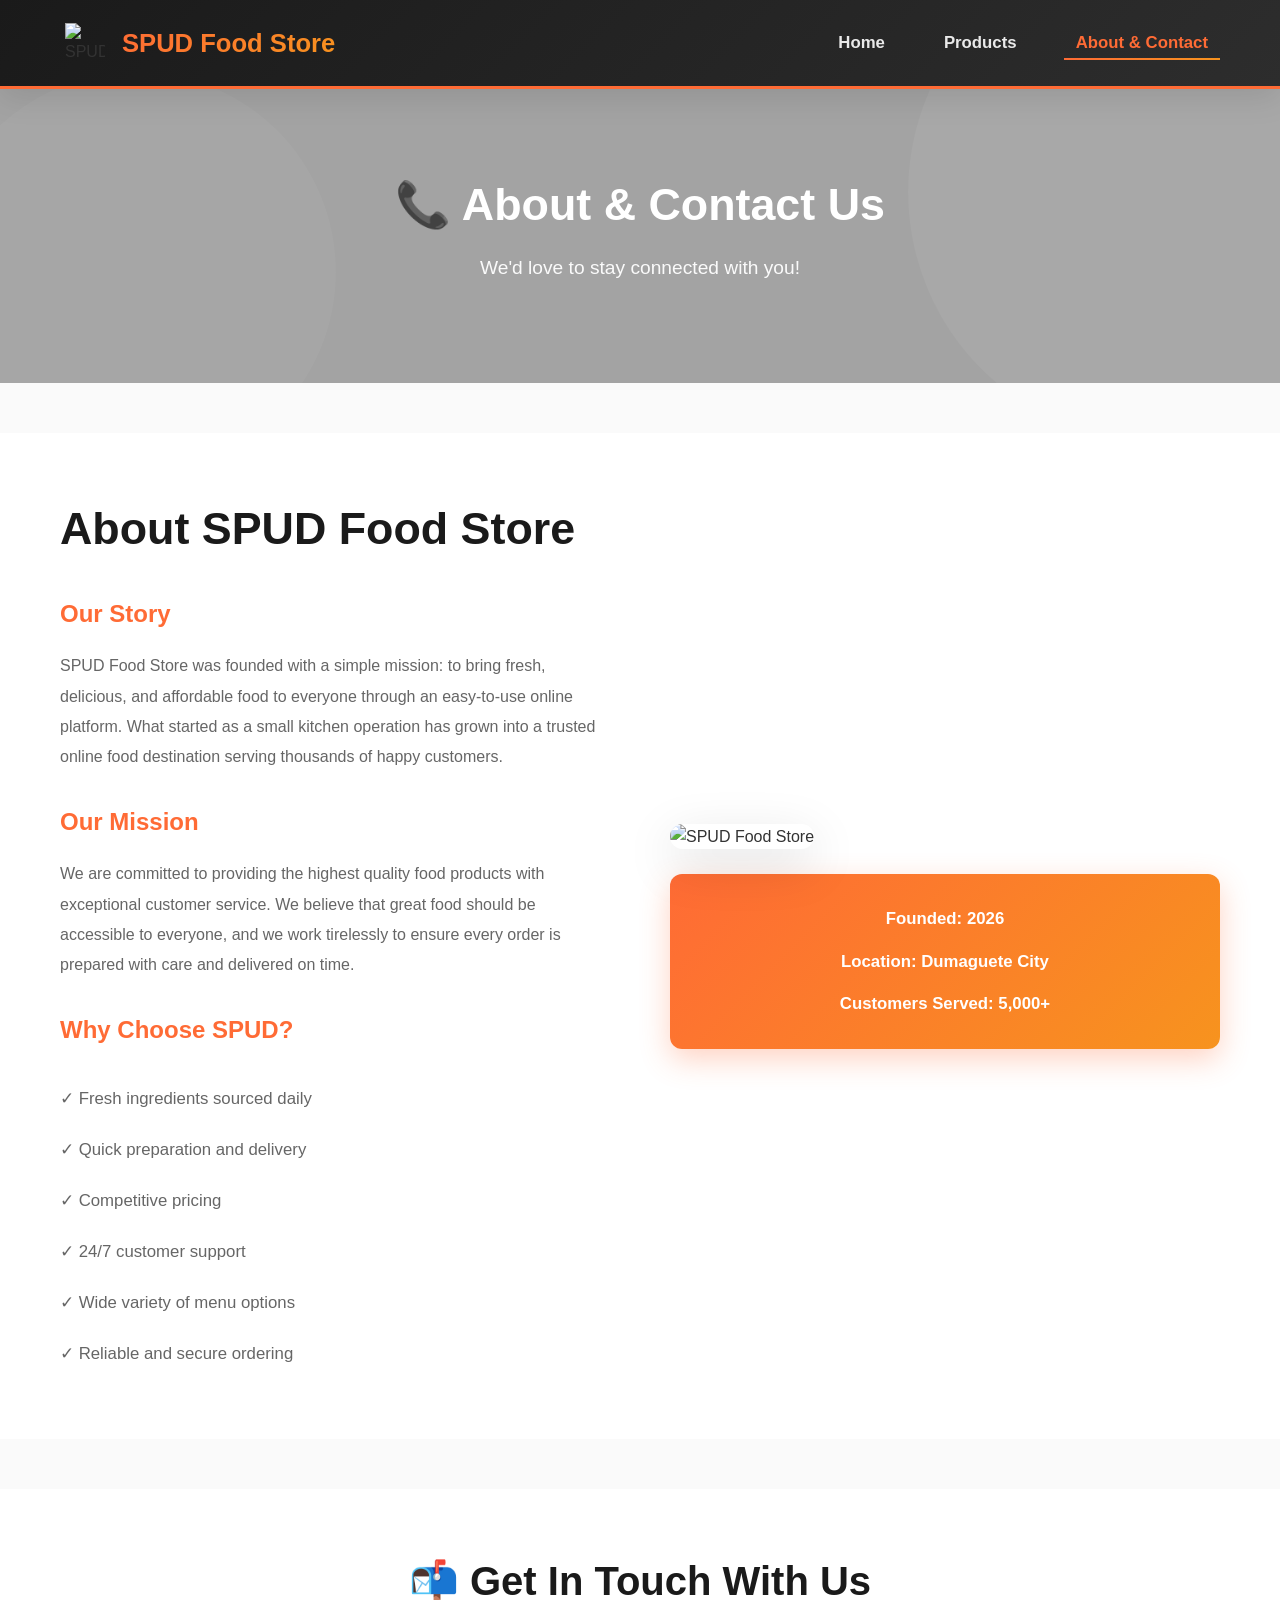
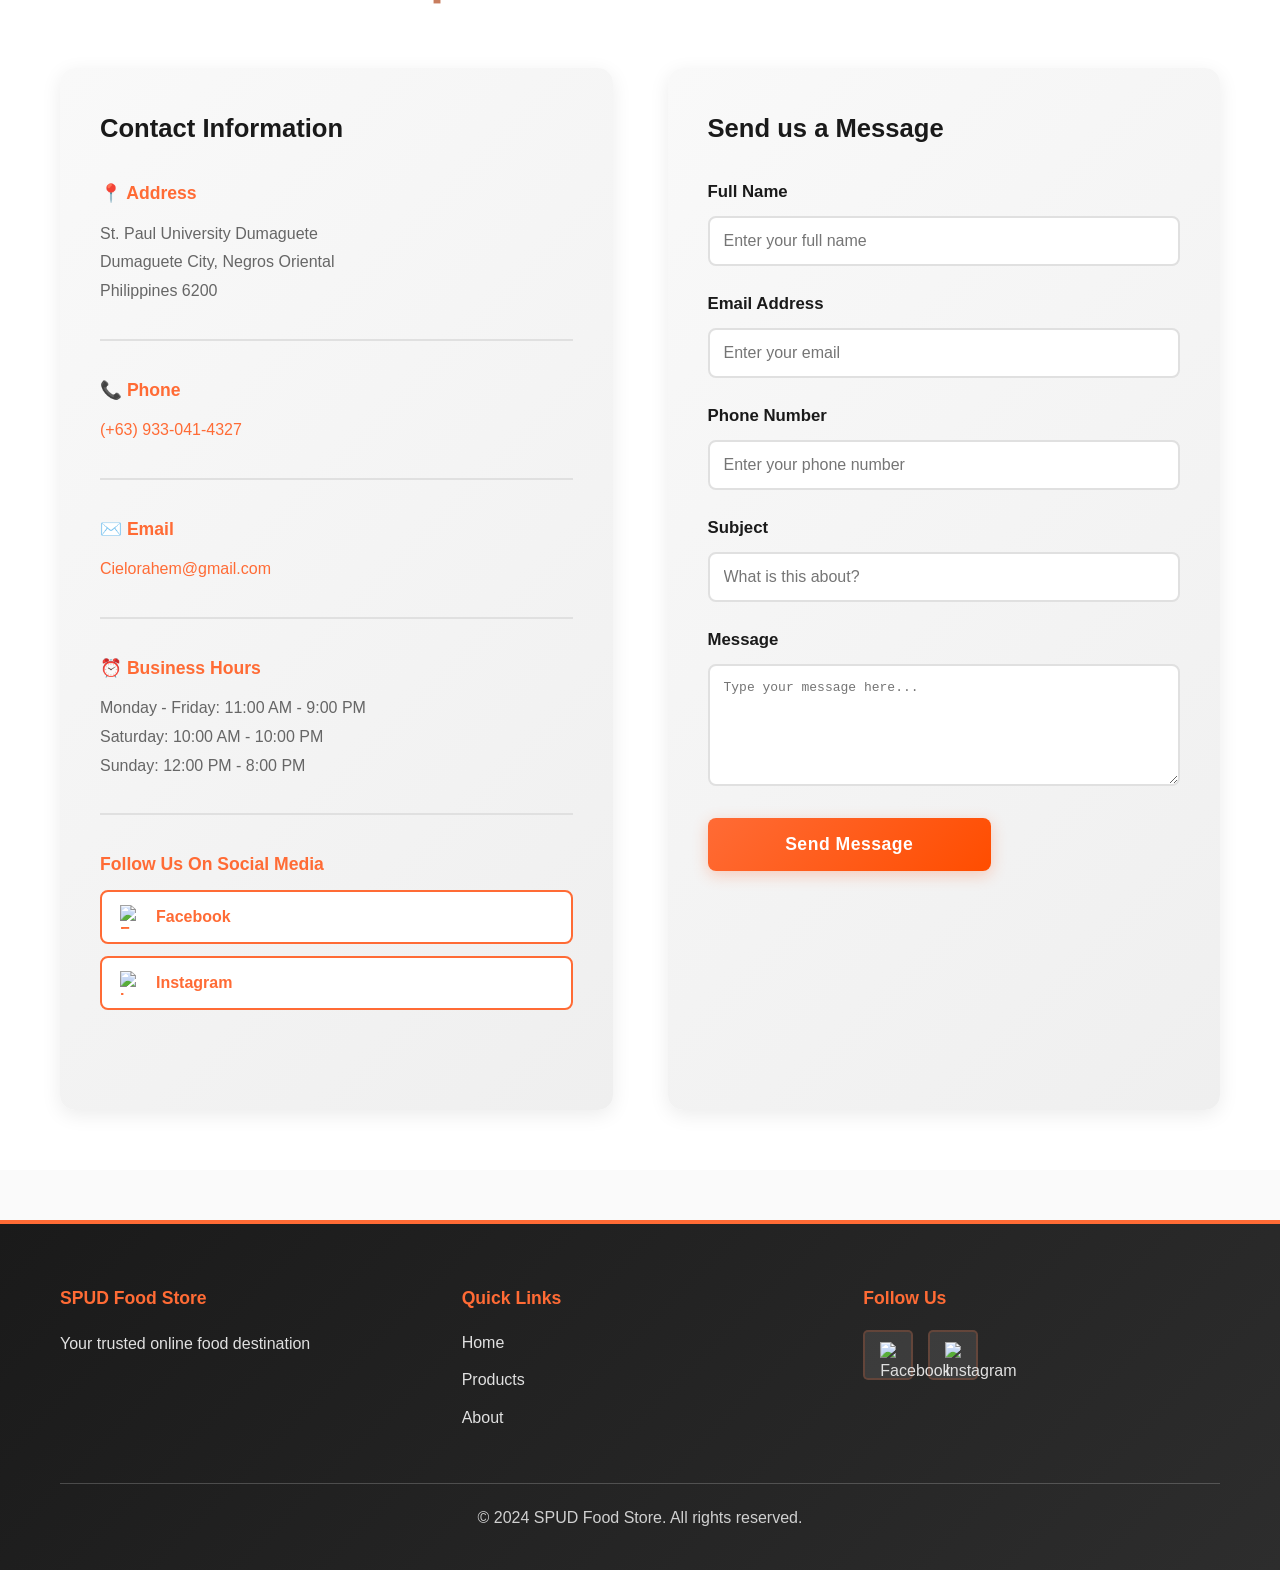
==== about.html @ de1af40a "Add files via upload" ====
<!DOCTYPE html>
<html lang="en">
<head>
    <meta charset="UTF-8">
    <meta name="viewport" content="width=device-width, initial-scale=1.0">
    <title>About & Contact - SPUD Food Store</title>
    <link rel="stylesheet" href="style.css">
</head>
<body>
    <!-- Navigation Bar -->
    <nav class="navbar">
        <div class="container">
            <div class="logo">
                <div class="logo-container">
                    <img src="https://www.spud.edu.ph/assets/logo/spud_logo.png" alt="SPUD Logo" class="spud-logo">
                </div>
                <h1>SPUD Food Store</h1>
            </div>
            <ul class="nav-menu">
                <li><a href="index.html">Home</a></li>
                <li><a href="products.html">Products</a></li>
                <li><a href="about.html" class="active">About & Contact</a></li>
            </ul>
        </div>
    </nav>

    <!-- Page Header -->
    <section class="page-header" style="background-image: url('https://t3.ftcdn.net/jpg/03/18/92/98/360_F_318929874_BjOfHFRXjHyJ3e3mnpg2G9nQtfc2T7DV.jpg'); background-size: cover; background-position: center; background-attachment: fixed;">
        <div class="header-overlay"></div>
        <div class="container">
            <h2>📞 About & Contact Us</h2>
            <p>We'd love to stay connected with you!</p>
        </div>
    </section>

    <!-- About Section -->
    <section class="about-section">
        <div class="container">
            <div class="about-grid">
                <div class="about-text">
                    <h2>About SPUD Food Store</h2>
                    <h3>Our Story</h3>
                    <p>SPUD Food Store was founded with a simple mission: to bring fresh, delicious, and affordable food to everyone through an easy-to-use online platform. What started as a small kitchen operation has grown into a trusted online food destination serving thousands of happy customers.</p>
                    
                    <h3>Our Mission</h3>
                    <p>We are committed to providing the highest quality food products with exceptional customer service. We believe that great food should be accessible to everyone, and we work tirelessly to ensure every order is prepared with care and delivered on time.</p>

                    <h3>Why Choose SPUD?</h3>
                    <ul class="features-list">
                        <li>✓ Fresh ingredients sourced daily</li>
                        <li>✓ Quick preparation and delivery</li>
                        <li>✓ Competitive pricing</li>
                        <li>✓ 24/7 customer support</li>
                        <li>✓ Wide variety of menu options</li>
                        <li>✓ Reliable and secure ordering</li>
                    </ul>
                </div>

                <div class="about-image">
                    <img src="https://t3.ftcdn.net/jpg/03/18/92/98/360_F_318929874_BjOfHFRXjHyJ3e3mnpg2G9nQtfc2T7DV.jpg" alt="SPUD Food Store">
                    <div class="about-highlight">
                        <p><strong>Founded:</strong> 2026</p>
                        <p><strong>Location:</strong> Dumaguete City</p>
                        <p><strong>Customers Served:</strong> 5,000+</p>
                    </div>
                </div>
            </div>
        </div>
    </section>

    <!-- Contact Section -->
    <section class="contact-section">
        <div class="container">
            <h2>📬 Get In Touch With Us</h2>
            <div class="contact-grid">
                <!-- Contact Information -->
                <div class="contact-info">
                    <h3>Contact Information</h3>
                    
                    <div class="info-item">
                        <h4>📍 Address</h4>
                        <p>St. Paul University Dumaguete<br>
                           Dumaguete City, Negros Oriental<br>
                           Philippines 6200</p>
                    </div>

                    <div class="info-item">
                        <h4>📞 Phone</h4>
                        <p><a href="tel:+639123456789">(+63) 933-041-4327</a></p>
                    </div>

                    <div class="info-item">
                        <h4>✉️ Email</h4>
                        <p><a href="mailto:info@spudfoodstore.com">Cielorahem@gmail.com</a></p>
                    </div>

                    <div class="info-item">
                        <h4>⏰ Business Hours</h4>
                        <p>Monday - Friday: 11:00 AM - 9:00 PM<br>
                           Saturday: 10:00 AM - 10:00 PM<br>
                           Sunday: 12:00 PM - 8:00 PM</p>
                    </div>

                    <div class="info-item">
                        <h4>Follow Us On Social Media</h4>
                        <div class="social-links-large">
                            <a href="https://www.facebook.com/share/18dBPm9RZ5/" target="_blank" class="social-item" title="Facebook">
                                <img src="https://cdn-icons-png.flaticon.com/512/733/733547.png" alt="Facebook" class="social-logo">
                                Facebook
                            </a>
                            <a href="https://www.instagram.com/caramelo.celow/" target="_blank" class="social-item" title="Instagram">
                                <img src="https://cdn-icons-png.flaticon.com/512/2111/2111463.png" alt="Instagram" class="social-logo">
                                Instagram
                            </a>
                        </div>
                    </div>
                </div>

                <!-- Contact Form -->
                <div class="contact-form">
                    <h3>Send us a Message</h3>
                    <form id="contactForm" onsubmit="handleFormSubmit(event)">
                        <div class="form-group">
                            <label for="name">Full Name</label>
                            <input type="text" id="name" name="name" required placeholder="Enter your full name">
                        </div>

                        <div class="form-group">
                            <label for="email">Email Address</label>
                            <input type="email" id="email" name="email" required placeholder="Enter your email">
                        </div>

                        <div class="form-group">
                            <label for="phone">Phone Number</label>
                            <input type="tel" id="phone" name="phone" placeholder="Enter your phone number">
                        </div>

                        <div class="form-group">
                            <label for="subject">Subject</label>
                            <input type="text" id="subject" name="subject" required placeholder="What is this about?">
                        </div>

                        <div class="form-group">
                            <label for="message">Message</label>
                            <textarea id="message" name="message" rows="6" required placeholder="Type your message here..."></textarea>
                        </div>

                        <button type="submit" class="btn btn-primary btn-large">Send Message</button>
                    </form>
                    <div id="formMessage" style="display: none; margin-top: 15px; padding: 15px; background-color: #d4edda; color: #155724; border-radius: 5px;">
                        ✓ Thank you for your message! We will get back to you soon.
                    </div>
                </div>
            </div>
        </div>
    </section>

    <!-- Footer -->
    <footer class="footer">
        <div class="container">
            <div class="footer-content">
                <div class="footer-section">
                    <h3>SPUD Food Store</h3>
                    <p>Your trusted online food destination</p>
                </div>
                <div class="footer-section">
                    <h4>Quick Links</h4>
                    <ul>
                        <li><a href="index.html">Home</a></li>
                        <li><a href="products.html">Products</a></li>
                        <li><a href="about.html">About</a></li>
                    </ul>
                </div>
                <div class="footer-section">
                    <h4>Follow Us</h4>
                    <div class="social-links">
                        <a href="https://www.facebook.com/share/18dBPm9RZ5/" target="_blank" class="social-icon" title="Facebook">
                            <img src="https://cdn-icons-png.flaticon.com/512/733/733547.png" alt="Facebook" class="social-logo-icon">
                        </a>
                        <a href="https://www.instagram.com/caramelo.celow/" target="_blank" class="social-icon" title="Instagram">
                            <img src="https://cdn-icons-png.flaticon.com/512/2111/2111463.png" alt="Instagram" class="social-logo-icon">
                        </a>
                    </div>
                </div>
            </div>
            <div class="footer-bottom">
                <p>&copy; 2024 SPUD Food Store. All rights reserved.</p>
            </div>
        </div>
    </footer>

    <script>
        function handleFormSubmit(event) {
            event.preventDefault();
            const form = document.getElementById('contactForm');
            const message = document.getElementById('formMessage');
            
            // Show success message
            message.style.display = 'block';
            
            // Reset form
            form.reset();
            
            // Hide message after 5 seconds
            setTimeout(() => {
                message.style.display = 'none';
            }, 5000);
        }
    </script>
</body>
</html>
---- style.css ----
/* ================================
   GLOBAL STYLES
   ================================ */

* {
    margin: 0;
    padding: 0;
    box-sizing: border-box;
}

:root {
    --primary-color: #FF6B35;
    --secondary-color: #F7931E;
    --accent-color: #403c3a;
    --dark-color: #1a1a1a;
    --light-color: #f5f5f5;
    --text-color: #333;
    --text-light: #666;
    --border-color: #e0e0e0;
    --success-color: #27AE60;
    --white: #FFFFFF;
}

html, body {
    font-family: 'Poppins', 'Segoe UI', Tahoma, Geneva, Verdana, sans-serif;
    line-height: 1.6;
    color: var(--text-color);
    background-color: #fafafa;
}

body {
    scroll-behavior: smooth;
}

.container {
    max-width: 1200px;
    margin: 0 auto;
    padding: 0 20px;
}

/* ================================
   DECORATIVE ELEMENTS
   ================================ */

.section-divider {
    height: 8px;
    background: linear-gradient(90deg, transparent, var(--primary-color), transparent);
    margin: 40px 0;
}

.badge {
    display: inline-block;
    padding: 8px 18px;
    background: linear-gradient(135deg, var(--primary-color), var(--secondary-color));
    color: var(--white);
    border-radius: 30px;
    font-weight: 700;
    font-size: 0.85em;
    letter-spacing: 1px;
}

.pattern-bg {
    background-image: 
        repeating-linear-gradient(45deg, transparent, transparent 35px, rgba(255, 107, 53, 0.03) 35px, rgba(255, 107, 53, 0.03) 70px);
}

/* ================================
   TYPOGRAPHY
   ================================ */

h1, h2, h3, h4, h5, h6 {
    color: var(--dark-color);
    font-weight: 800;
}

h2 {
    font-size: 2.8em;
    margin-bottom: 25px;
}

h3 {
    font-size: 1.9em;
    margin-bottom: 18px;
}

h4 {
    font-size: 1.4em;
    margin-bottom: 12px;
}

p {
    margin-bottom: 18px;
    line-height: 1.8;
}

a {
    color: var(--primary-color);
    text-decoration: none;
    transition: color 0.3s ease;
}

a:hover {
    color: var(--secondary-color);
}

/* ================================
   BUTTONS
   ================================ */

.btn {
    display: inline-block;
    padding: 14px 32px;
    border: none;
    border-radius: 8px;
    font-size: 1em;
    cursor: pointer;
    transition: all 0.3s ease;
    font-weight: 700;
    letter-spacing: 0.5px;
    position: relative;
    overflow: hidden;
}

.btn::before {
    content: '';
    position: absolute;
    top: 0;
    left: -100%;
    width: 100%;
    height: 100%;
    background: rgba(255, 255, 255, 0.2);
    transition: left 0.3s ease;
}

.btn:hover::before {
    left: 100%;
}

.btn-primary {
    background: linear-gradient(135deg, #FF6B35, #FF4D00);
    color: var(--white);
    box-shadow: 0 4px 15px rgba(255, 107, 53, 0.3);
}

.btn-primary:hover {
    transform: translateY(-3px);
    box-shadow: 0 8px 25px rgba(255, 107, 53, 0.5);
}

.btn-secondary {
    background: linear-gradient(135deg, #F7931E, #FF6B35);
    color: var(--white);
    box-shadow: 0 4px 15px rgba(247, 147, 30, 0.3);
}

.btn-secondary:hover {
    transform: translateY(-3px);
    box-shadow: 0 8px 25px rgba(247, 147, 30, 0.5);
}

.btn-large {
    padding: 16px 40px;
    font-size: 1.1em;
    width: 60%;
}

/* ================================
   NAVIGATION BAR
   ================================ */

.navbar {
    background: linear-gradient(135deg, #1a1a1a 0%, #2d2d2d 100%);
    padding: 18px 0;
    position: sticky;
    top: 0;
    z-index: 100;
    box-shadow: 0 8px 32px rgba(0, 0, 0, 0.1);
    border-bottom: 3px solid var(--primary-color);
}

.navbar .container {
    display: flex;
    justify-content: space-between;
    align-items: center;
}

.logo {
    display: flex;
    align-items: center;
    gap: 12px;
}

.logo-container {
    width: 50px;
    height: 50px;
    background-color: transparent;
    border-radius: 10px;
    display: flex;
    align-items: center;
    justify-content: center;
    overflow: hidden;
    box-shadow: none;
}

.spud-logo {
    width: 100%;
    height: 100%;
    object-fit: contain;
    padding: 5px;
}

.logo-icon {
    font-size: 2.2em;
    animation: bounce 2s infinite;
}

@keyframes bounce {
    0%, 100% { transform: translateY(0); }
    50% { transform: translateY(-8px); }
}

.logo h1 {
    color: var(--white);
    font-size: 1.6em;
    margin: 0;
    font-weight: 700;
    background: linear-gradient(135deg, #FF6B35, #F7931E);
    -webkit-background-clip: text;
    -webkit-text-fill-color: transparent;
    background-clip: text;
}

.nav-menu {
    display: flex;
    list-style: none;
    gap: 35px;
}

.nav-menu a {
    color: rgba(255, 255, 255, 0.9);
    font-size: 1.05em;
    font-weight: 600;
    transition: all 0.3s ease;
    padding: 8px 12px;
    border-radius: 5px;
    position: relative;
}

.nav-menu a::after {
    content: '';
    position: absolute;
    bottom: 0;
    left: 0;
    width: 0;
    height: 2px;
    background: linear-gradient(90deg, #FF6B35, #F7931E);
    transition: width 0.3s ease;
}

.nav-menu a:hover {
    color: var(--primary-color);
}

.nav-menu a:hover::after {
    width: 100%;
}

.nav-menu a.active {
    color: var(--primary-color);
}

.nav-menu a.active::after {
    width: 100%;
}

/* ================================
   HERO SECTION
   ================================ */

.hero {
    background: linear-gradient(135deg, #FF6B35 0%, #F7931E 50%, #FF4D00 100%);
    color: var(--white);
    padding: 120px 20px;
    text-align: center;
    margin-bottom: 50px;
    position: relative;
    overflow: hidden;
    background-attachment: fixed;
}

.hero-overlay {
    position: absolute;
    top: 0;
    left: 0;
    right: 0;
    bottom: 0;
    background: rgba(0, 0, 0, 0.35);
    z-index: 1;
}

.hero::before {
    content: '';
    position: absolute;
    top: -50%;
    right: -10%;
    width: 500px;
    height: 500px;
    background: rgba(255, 255, 255, 0.05);
    border-radius: 50%;
    z-index: 2;
}

.hero::after {
    content: '';
    position: absolute;
    bottom: -30%;
    left: -5%;
    width: 400px;
    height: 400px;
    background: rgba(255, 255, 255, 0.03);
    border-radius: 50%;
    z-index: 2;
}

.hero-content {
    position: relative;
    z-index: 1;
}

.hero-content h2 {
    font-size: 3.5em;
    margin-bottom: 20px;
    color: var(--white);
    font-weight: 800;
    animation: slideDown 0.8s ease;
}

.hero-content p {
    font-size: 1.3em;
    margin-bottom: 30px;
    animation: slideUp 0.8s ease;
    font-weight: 300;
    letter-spacing: 0.5px;
}

@keyframes slideDown {
    from {
        opacity: 0;
        transform: translateY(-30px);
    }
    to {
        opacity: 1;
        transform: translateY(0);
    }
}

@keyframes slideUp {
    from {
        opacity: 0;
        transform: translateY(30px);
    }
    to {
        opacity: 1;
        transform: translateY(0);
    }
}

@keyframes glow {
    0%, 100% {
        text-shadow: 0 0 10px rgba(255, 107, 53, 0.5);
    }
    50% {
        text-shadow: 0 0 20px rgba(255, 107, 53, 0.8);
    }
}

@keyframes float {
    0%, 100% {
        transform: translateY(0px);
    }
    50% {
        transform: translateY(-10px);
    }
}

@keyframes pulse {
    0%, 100% {
        opacity: 1;
    }
    50% {
        opacity: 0.7;
    }
}

/* ================================
   PAGE HEADER
   ================================ */

.page-header {
    background: linear-gradient(135deg, #FF6B35 0%, #F7931E 50%, #FF4D00 100%);
    color: var(--white);
    padding: 80px 20px;
    text-align: center;
    margin-bottom: 50px;
    position: relative;
    overflow: hidden;
    background-attachment: fixed;
}

.header-overlay {
    position: absolute;
    top: 0;
    left: 0;
    right: 0;
    bottom: 0;
    background: rgba(0, 0, 0, 0.35);
    z-index: 1;
}

.page-header::before {
    content: '';
    position: absolute;
    top: -50%;
    right: -10%;
    width: 500px;
    height: 500px;
    background: rgba(255, 255, 255, 0.05);
    border-radius: 50%;
    z-index: 2;
}

.page-header::after {
    content: '';
    position: absolute;
    bottom: -30%;
    left: -5%;
    width: 400px;
    height: 400px;
    background: rgba(255, 255, 255, 0.03);
    border-radius: 50%;
    z-index: 2;
}

.page-header h2 {
    font-size: 2.8em;
    color: var(--white);
    margin-bottom: 10px;
    position: relative;
    z-index: 3;
    font-weight: 800;
}

.page-header p {
    font-size: 1.2em;
    color: rgba(255, 255, 255, 0.95);
    position: relative;
    z-index: 3;
    font-weight: 300;
}

/* ================================
   PRODUCT CARDS
   ================================ */

.product-card {
    background: var(--white);
    border-radius: 15px;
    overflow: hidden;
    box-shadow: 0 5px 20px rgba(0, 0, 0, 0.08);
    transition: all 0.4s cubic-bezier(0.23, 1, 0.320, 1);
    border: 1px solid var(--border-color);
    position: relative;
}

.product-card::before {
    content: '';
    position: absolute;
    top: 0;
    left: 0;
    right: 0;
    height: 4px;
    background: linear-gradient(90deg, #FF6B35, #F7931E);
    transform: scaleX(0);
    transform-origin: left;
    transition: transform 0.4s ease;
    z-index: 10;
}

.product-card::after {
    content: '';
    position: absolute;
    top: 10px;
    right: 10px;
    width: 40px;
    height: 40px;
    background: linear-gradient(135deg, var(--primary-color), var(--secondary-color));
    border-radius: 50%;
    z-index: 5;
    font-weight: 700;
    display: flex;
    align-items: center;
    justify-content: center;
    color: var(--white);
    opacity: 0;
    transition: opacity 0.3s ease;
}

.product-card:hover {
    transform: translateY(-12px);
    box-shadow: 0 15px 50px rgba(255, 107, 53, 0.2);
}

.product-card:hover::before {
    transform: scaleX(1);
}

.product-card:hover::after {
    opacity: 1;
}

.product-image {
    height: 260px;
    overflow: hidden;
    background: linear-gradient(135deg, #f5f5f5, #e0e0e0);
    position: relative;
}

.product-image::after {
    content: '';
    position: absolute;
    top: 0;
    left: 0;
    right: 0;
    bottom: 0;
    background: linear-gradient(135deg, rgba(255, 107, 53, 0), rgba(255, 107, 53, 0.1));
    z-index: 2;
}

.product-image img {
    width: 100%;
    height: 100%;
    object-fit: cover;
    transition: transform 0.5s cubic-bezier(0.23, 1, 0.320, 1);
}

.product-card:hover .product-image img {
    transform: scale(1.15);
}

.product-info {
    padding: 25px;
}

.product-info h3 {
    font-size: 1.4em;
    margin-bottom: 8px;
    color: var(--dark-color);
    font-weight: 700;
}

.category {
    color: var(--primary-color);
    font-weight: 700;
    font-size: 0.85em;
    margin-bottom: 10px;
    text-transform: uppercase;
    letter-spacing: 1px;
}

.description {
    color: var(--text-light);
    font-size: 0.95em;
    margin-bottom: 15px;
    line-height: 1.5;
}

.price {
    font-size: 1.6em;
    color: var(--primary-color);
    font-weight: 800;
    margin-bottom: 15px;
}

.price-big {
    font-size: 2.8em;
    color: var(--primary-color);
    font-weight: 800;
}

.price-label {
    font-size: 1.1em;
    font-weight: 700;
    color: var(--dark-color);
}

/* ================================
   PRODUCTS SECTION
   ================================ */

.products-section,
.featured-products {
    padding: 60px 0;
}

.products-grid {
    display: grid;
    grid-template-columns: repeat(auto-fill, minmax(280px, 1fr));
    gap: 35px;
    margin-top: 45px;
}

.category-title {
    font-size: 2.2em;
    color: var(--dark-color);
    margin-top: 50px;
    margin-bottom: 25px;
    padding-bottom: 15px;
    border-bottom: 4px solid var(--primary-color);
    display: inline-block;
    font-weight: 800;
    position: relative;
}

.category-title::after {
    content: '';
    position: absolute;
    bottom: -4px;
    left: 0;
    width: 100%;
    height: 4px;
    background: linear-gradient(90deg, var(--primary-color), var(--secondary-color));
}

.featured-products {
    background: linear-gradient(135deg, #ffffff 0%, #f9f9f9 100%);
    margin-bottom: 50px;
    border-radius: 10px;
    position: relative;
    background-attachment: fixed;
}

.products-overlay {
    position: absolute;
    top: 0;
    left: 0;
    right: 0;
    bottom: 0;
    background: rgba(255, 255, 255, 0.93);
    border-radius: 10px;
    z-index: 1;
}

.featured-products > .container {
    position: relative;
    z-index: 2;
}

.featured-products > .container > h2 {
    font-size: 2.5em;
    margin-bottom: 40px;
    text-align: center;
    font-weight: 800;
}

/* ================================
   ABOUT SECTION
   ================================ */

.about-intro {
    background: linear-gradient(135deg, #ffffff 0%, #f9f9f9 100%);
    padding: 60px 0;
    margin-bottom: 50px;
    border-radius: 10px;
    position: relative;
    background-attachment: fixed;
}

.about-overlay {
    position: absolute;
    top: 0;
    left: 0;
    right: 0;
    bottom: 0;
    background: rgba(255, 255, 255, 0.92);
    border-radius: 10px;
    z-index: 1;
}

.about-content {
    max-width: 900px;
    margin: 0 auto;
    position: relative;
    z-index: 2;
}

.about-content h2 {
    font-size: 2.5em;
    margin-bottom: 30px;
    font-weight: 800;
    color: var(--dark-color);
}

.about-content p {
    font-size: 1.1em;
    line-height: 1.9;
    color: var(--text-light);
    margin-bottom: 20px;
}

/* ================================
   PRODUCT DETAILS PAGE
   ================================ */

.product-details {
    padding: 50px 0;
    background-color: var(--white);
    margin-bottom: 50px;
}

.product-detail-grid {
    display: grid;
    grid-template-columns: 1fr 1fr;
    gap: 60px;
    align-items: start;
    margin-bottom: 80px;
}

.product-detail-image {
    position: sticky;
    top: 120px;
}

.product-detail-image img {
    width: 100%;
    border-radius: 15px;
    box-shadow: 0 15px 50px rgba(0, 0, 0, 0.15);
    transition: transform 0.3s ease;
}

.product-detail-image img:hover {
    transform: scale(1.02);
}

.product-detail-info h2 {
    font-size: 2.4em;
    margin-bottom: 12px;
    font-weight: 800;
}

.rating {
    display: flex;
    align-items: center;
    gap: 12px;
    margin-bottom: 28px;
    font-size: 1.3em;
}

.rating-count {
    color: var(--text-light);
    font-size: 0.9em;
}

.price-display {
    background: linear-gradient(135deg, #f9f9f9, #efefef);
    padding: 28px;
    border-radius: 12px;
    margin-bottom: 35px;
    border-left: 6px solid var(--primary-color);
    box-shadow: 0 5px 20px rgba(0, 0, 0, 0.08);
}

.product-detail-info h3 {
    margin-top: 35px;
    margin-bottom: 18px;
    font-size: 1.6em;
    font-weight: 800;
    color: var(--dark-color);
}

.specifications-list {
    list-style-position: inside;
    margin-bottom: 30px;
}

.specifications-list li {
    padding: 14px 0;
    border-bottom: 1px solid var(--border-color);
    color: var(--text-light);
    font-weight: 500;
}

.specifications-list li:last-child {
    border-bottom: none;
}

.specifications-list strong {
    color: var(--dark-color);
    font-weight: 700;
}

.cart-section {
    display: flex;
    gap: 20px;
    align-items: center;
    margin: 35px 0;
}

.quantity-selector {
    display: flex;
    flex-direction: row;
    align-items: center;
    justify-content: center;
    border: 2px solid var(--border-color);
    border-radius: 8px;
    overflow: hidden;
    background-color: var(--light-color);
    gap: 0;
    padding: 0;
}

.qty-btn {
    background: linear-gradient(135deg, #F7931E, #FF6B35);
    color: var(--white);
    border: none;
    padding: 0;
    cursor: pointer;
    font-size: 1.2em;
    font-weight: 700;
    transition: all 0.3s ease;
    display: flex;
    align-items: center;
    justify-content: center;
    line-height: 1;
    width: 44px;
    height: 44px;
    flex-shrink: 0;
}

.qty-btn:hover {
    background: linear-gradient(135deg, #FF6B35, #FF4D00);
}

#quantity {
    border: none;
    background-color: white;
    padding: 8px 12px;
    font-size: 1.1em;
    width: 50px;
    text-align: center;
    outline: none;
    font-weight: 700;
    line-height: 1.3;
    height: 44px;
    border-radius: 0;
    flex-shrink: 0;
}

/* Hide number input spinners */
#quantity::-webkit-outer-spin-button,
#quantity::-webkit-inner-spin-button {
    -webkit-appearance: none;
    margin: 0;
}

#quantity[type=number] {
    -moz-appearance: textfield;
}

.cart-message {
    color: #155724;
    background-color: #d4edda;
    padding: 18px;
    border-radius: 8px;
    border-left: 5px solid #27AE60;
    font-weight: 700;
}

.related-title {
    font-size: 2.2em;
    margin: 60px 0 35px 0;
    color: var(--dark-color);
    font-weight: 800;
}

/* ================================
   ABOUT & CONTACT PAGE
   ================================ */

.about-section {
    background-color: var(--white);
    padding: 60px 0;
    margin-bottom: 50px;
}

.about-grid {
    display: grid;
    grid-template-columns: 1fr 1fr;
    gap: 60px;
    align-items: center;
}

.about-text h3 {
    margin-top: 30px;
    margin-bottom: 18px;
    color: var(--primary-color);
    font-size: 1.5em;
    font-weight: 800;
}

.about-text p {
    color: var(--text-light);
    line-height: 1.9;
    margin-bottom: 18px;
}

.features-list {
    list-style: none;
    margin-top: 25px;
}

.features-list li {
    padding: 12px 0;
    font-size: 1.05em;
    color: var(--text-light);
    font-weight: 500;
}

.about-image img {
    width: 100%;
    border-radius: 15px;
    box-shadow: 0 15px 50px rgba(0, 0, 0, 0.15);
}

.about-highlight {
    background: linear-gradient(135deg, #FF6B35, #F7931E);
    color: var(--white);
    padding: 30px;
    border-radius: 12px;
    margin-top: 25px;
    text-align: center;
    box-shadow: 0 10px 30px rgba(255, 107, 53, 0.3);
}

.about-highlight p {
    margin-bottom: 12px;
    font-weight: 700;
    font-size: 1.05em;
}

.about-highlight p:last-child {
    margin-bottom: 0;
}

/* ================================
   CONTACT SECTION
   ================================ */

.contact-section {
    background-color: var(--white);
    padding: 60px 0;
    margin-bottom: 50px;
}

.contact-section > .container > h2 {
    text-align: center;
    margin-bottom: 55px;
    font-size: 2.5em;
    font-weight: 800;
}

.contact-grid {
    display: grid;
    grid-template-columns: 1fr 1fr;
    gap: 55px;
}

.contact-info {
    background: linear-gradient(135deg, #f9f9f9, #efefef);
    padding: 40px;
    border-radius: 15px;
    box-shadow: 0 5px 20px rgba(0, 0, 0, 0.08);
}

.contact-info h3 {
    margin-bottom: 30px;
    color: var(--dark-color);
    font-size: 1.6em;
    font-weight: 800;
}

.info-item {
    margin-bottom: 35px;
    padding-bottom: 25px;
    border-bottom: 2px solid var(--border-color);
}

.info-item:last-child {
    border-bottom: none;
}

.info-item h4 {
    color: var(--primary-color);
    margin-bottom: 12px;
    font-weight: 800;
    font-size: 1.1em;
}

.info-item p {
    color: var(--text-light);
    margin-bottom: 8px;
    font-weight: 500;
}

.social-links-large {
    display: flex;
    flex-direction: column;
    gap: 12px;
}

.social-item {
    display: inline-flex;
    align-items: center;
    gap: 12px;
    padding: 12px 18px;
    background-color: var(--white);
    color: var(--primary-color);
    border-radius: 8px;
    font-weight: 700;
    transition: all 0.3s ease;
    border: 2px solid var(--primary-color);
}

.social-logo {
    width: 24px;
    height: 24px;
    object-fit: contain;
    transition: transform 0.3s ease;
}

.social-item:hover {
    background-color: var(--primary-color);
    color: var(--white);
    transform: translateX(5px);
}

.social-item:hover .social-logo {
    transform: scale(1.15);
}

/* ================================
   CONTACT FORM
   ================================ */

.contact-form {
    background: linear-gradient(135deg, #f9f9f9, #efefef);
    padding: 40px;
    border-radius: 15px;
    box-shadow: 0 5px 20px rgba(0, 0, 0, 0.08);
}

.contact-form h3 {
    margin-bottom: 30px;
    color: var(--dark-color);
    font-size: 1.6em;
    font-weight: 800;
}

.form-group {
    margin-bottom: 25px;
}

.form-group label {
    display: block;
    margin-bottom: 10px;
    color: var(--dark-color);
    font-weight: 700;
    font-size: 1.05em;
}

.form-group input,
.form-group textarea {
    width: 100%;
    padding: 14px;
    border: 2px solid var(--border-color);
    border-radius: 8px;
    font-family: 'Poppins', inherit;
    font-size: 1em;
    transition: all 0.3s ease;
    background-color: var(--white);
}

.form-group input:focus,
.form-group textarea:focus {
    outline: none;
    border-color: var(--primary-color);
    box-shadow: 0 0 0 4px rgba(255, 107, 53, 0.1);
}

.form-group textarea {
    resize: vertical;
}

/* ================================
   CTA SECTION
   ================================ */

.cta {
    background: linear-gradient(135deg, var(--primary-color) 0%, var(--secondary-color) 100%);
    color: var(--white);
    padding: 60px 20px;
    text-align: linear-gradient(135deg, #1a1a1a 0%, #2d2d2d 100%);
    color: var(--white);
    padding: 60px 0 20px 0;
    border-top: 4px solid var(--primary-color);
}

/* ================================
   FOOTER
   ================================ */

.footer {
    background: linear-gradient(135deg, #1a1a1a 0%, #2d2d2d 100%);
    color: var(--white);
    padding: 60px 0 20px 0;
    border-top: 4px solid var(--primary-color);
}

.footer-content {
    display: grid;
    grid-template-columns: repeat(auto-fit, minmax(250px, 1fr));
    gap: 45px;
    margin-bottom: 40px;
}

.footer-section h3,
.footer-section h4 {
    color: var(--primary-color);
    margin-bottom: 18px;
    font-weight: 700;
    font-size: 1.1em;
}

.footer-section p {
    color: #e0e0e0;
    margin-bottom: 12px;
    line-height: 1.7;
}

.footer-section ul {
    list-style: none;
}

.footer-section ul li {
    margin-bottom: 12px;
}

.footer-section a {
    color: #e0e0e0;
    transition: all 0.3s ease;
    font-weight: 500;
}

.footer-section a:hover {
    color: var(--primary-color);
    padding-left: 5px;
}

.social-links {
    display: flex;
    gap: 15px;
}

.social-icon {
    display: inline-flex;
    align-items: center;
    justify-content: center;
    width: 50px;
    height: 50px;
    background: rgba(255, 107, 53, 0.1);
    border-radius: 50%;
    transition: all 0.3s ease;
    border: 2px solid rgba(255, 107, 53, 0.2);
}

.social-logo-icon {
    width: 28px;
    height: 28px;
    object-fit: contain;
    transition: transform 0.3s ease;
}

.social-icon:hover {
    background-color: rgba(255, 107, 53, 0.2);
    transform: translateY(-5px) scale(1.1);
    border-color: var(--primary-color);
    box-shadow: 0 8px 20px rgba(255, 107, 53, 0.3);
}

.social-icon:hover .social-logo-icon {
    transform: scale(1.2);
}

.footer-bottom {
    border-top: 1px solid rgba(255, 255, 255, 0.15);
    padding-top: 25px;
    text-align: center;
    color: #d0d0d0;
    font-weight: 500
}

.social-icon {
    display: inline-block;
    padding: 10px 15px;
    background-color: rgba(255, 255, 255, 0.1);
    border-radius: 5px;
    transition: all 0.3s ease;
}

.social-icon:hover {
    background-color: var(--primary-color);
    color: var(--white);
}

.footer-bottom {
    border-top: 1px solid rgba(255, 255, 255, 0.2);
    padding-top: 20px;
    text-align: center;
    color: #d0d0d0;
}

/* ================================
   RESPONSIVE DESIGN
   ================================ */

@media (max-width: 768px) {
    .nav-menu {
        gap: 18px;
    }

    .hero-content h2 {
        font-size: 2.2em;
    }

    .page-header h2 {
        font-size: 2em;
    }

    h2 {
        font-size: 2em;
    }

    .products-grid {
        grid-template-columns: repeat(auto-fill, minmax(240px, 1fr));
        gap: 25px;
    }

    .product-detail-grid {
        grid-template-columns: 1fr;
        gap: 40px;
    }

    .about-grid,
    .contact-grid {
        grid-template-columns: 1fr;
        gap: 40px;
    }

    .product-detail-image {
        position: relative;
        top: 0;
    }

    .cart-section {
        flex-direction: column;
    }

    .btn-large {
        width: 100%;
    }

    .footer-content {
        grid-template-columns: 1fr;
        gap: 30px;
    }

    .category-title {
        font-size: 1.8em;
    }
}

@media (max-width: 480px) {
    .logo h1 {
        font-size: 1.1em;
    }

    .nav-menu {
        gap: 12px;
        font-size: 0.88em;
    }

    .hero-content h2 {
        font-size: 1.6em;
    }

    .hero {
        padding: 60px 20px;
    }

    .page-header {
        padding: 50px 20px;
    }

    h2 {
        font-size: 1.6em;
    }

    .products-grid {
        grid-template-columns: 1fr;
        gap: 20px;
    }

    .btn {
        padding: 12px 20px;
        font-size: 0.95em;
    }

    .page-header h2 {
        font-size: 1.5em;
    }

    .contact-grid,
    .about-grid {
        gap: 30px;
    }

    .product-detail-grid {
        gap: 30px;
    }

    .cta-content h2 {
        font-size: 1.8em;
    }
}
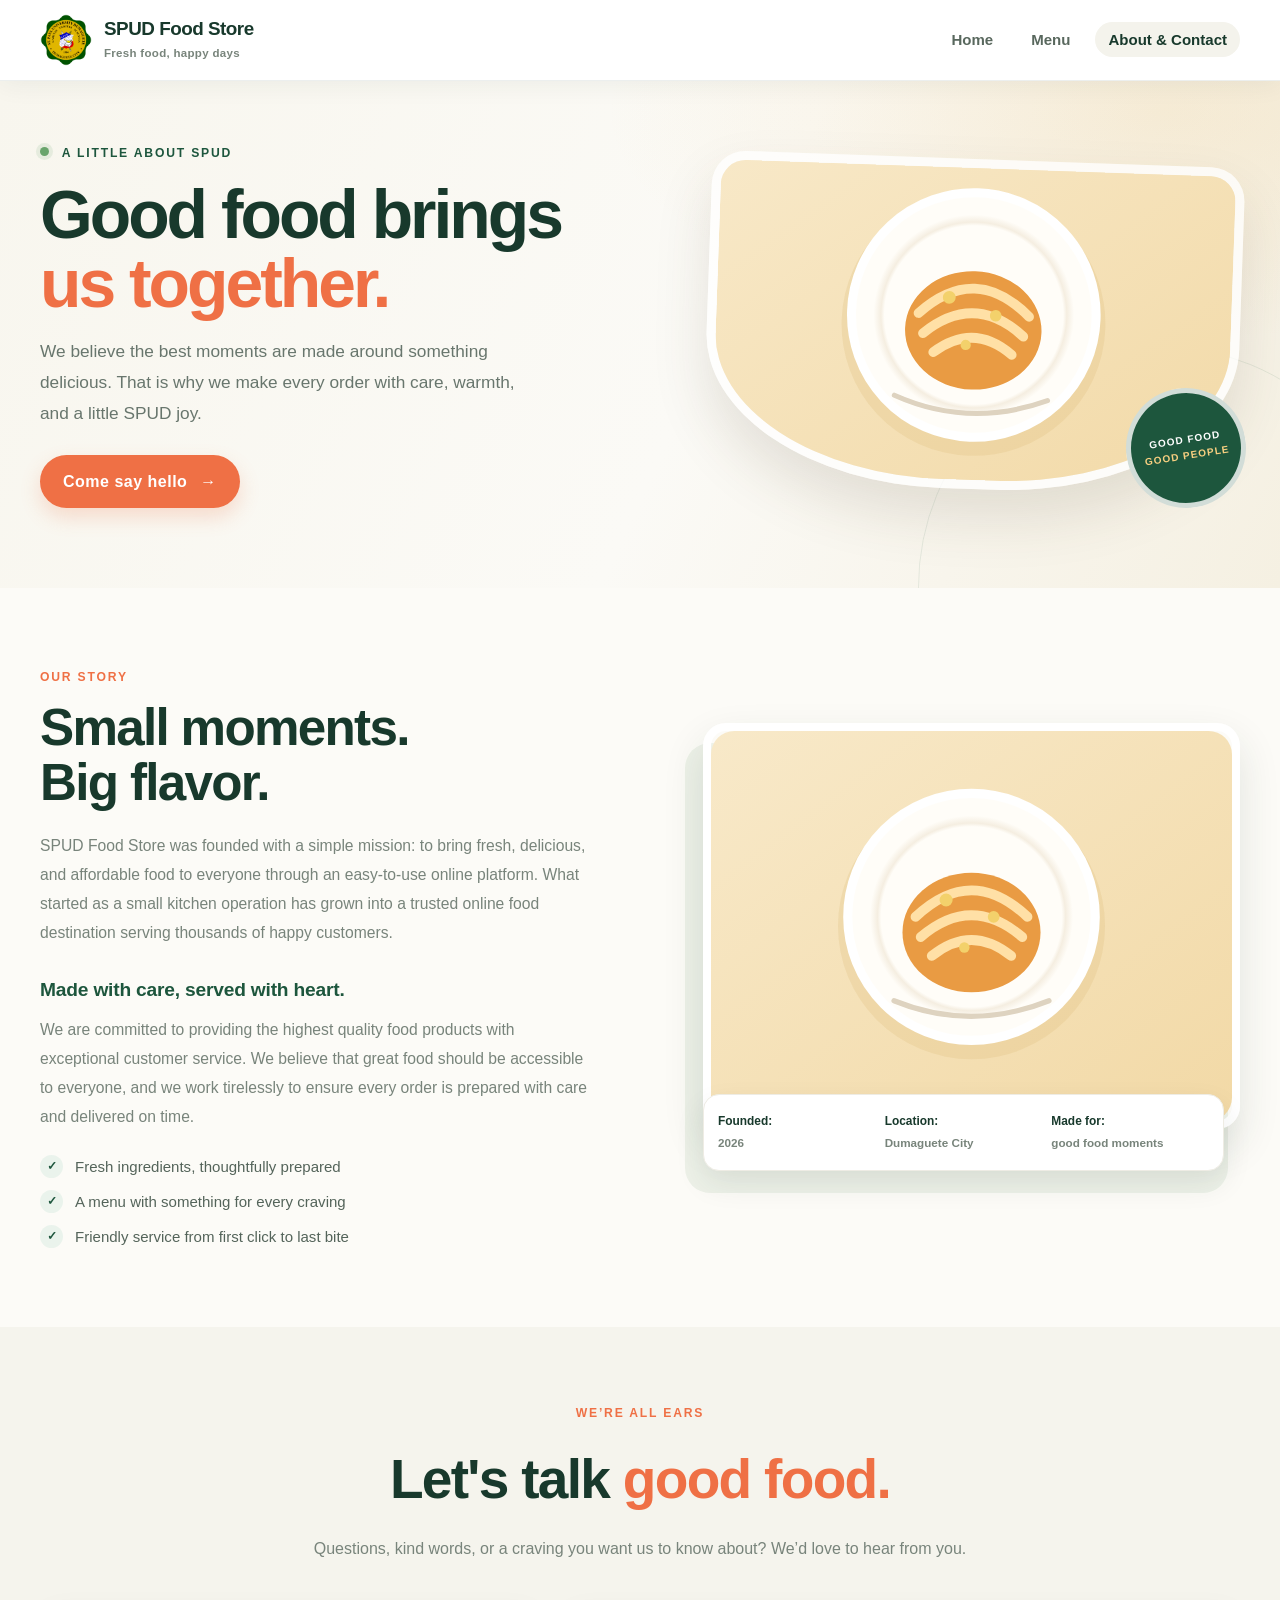
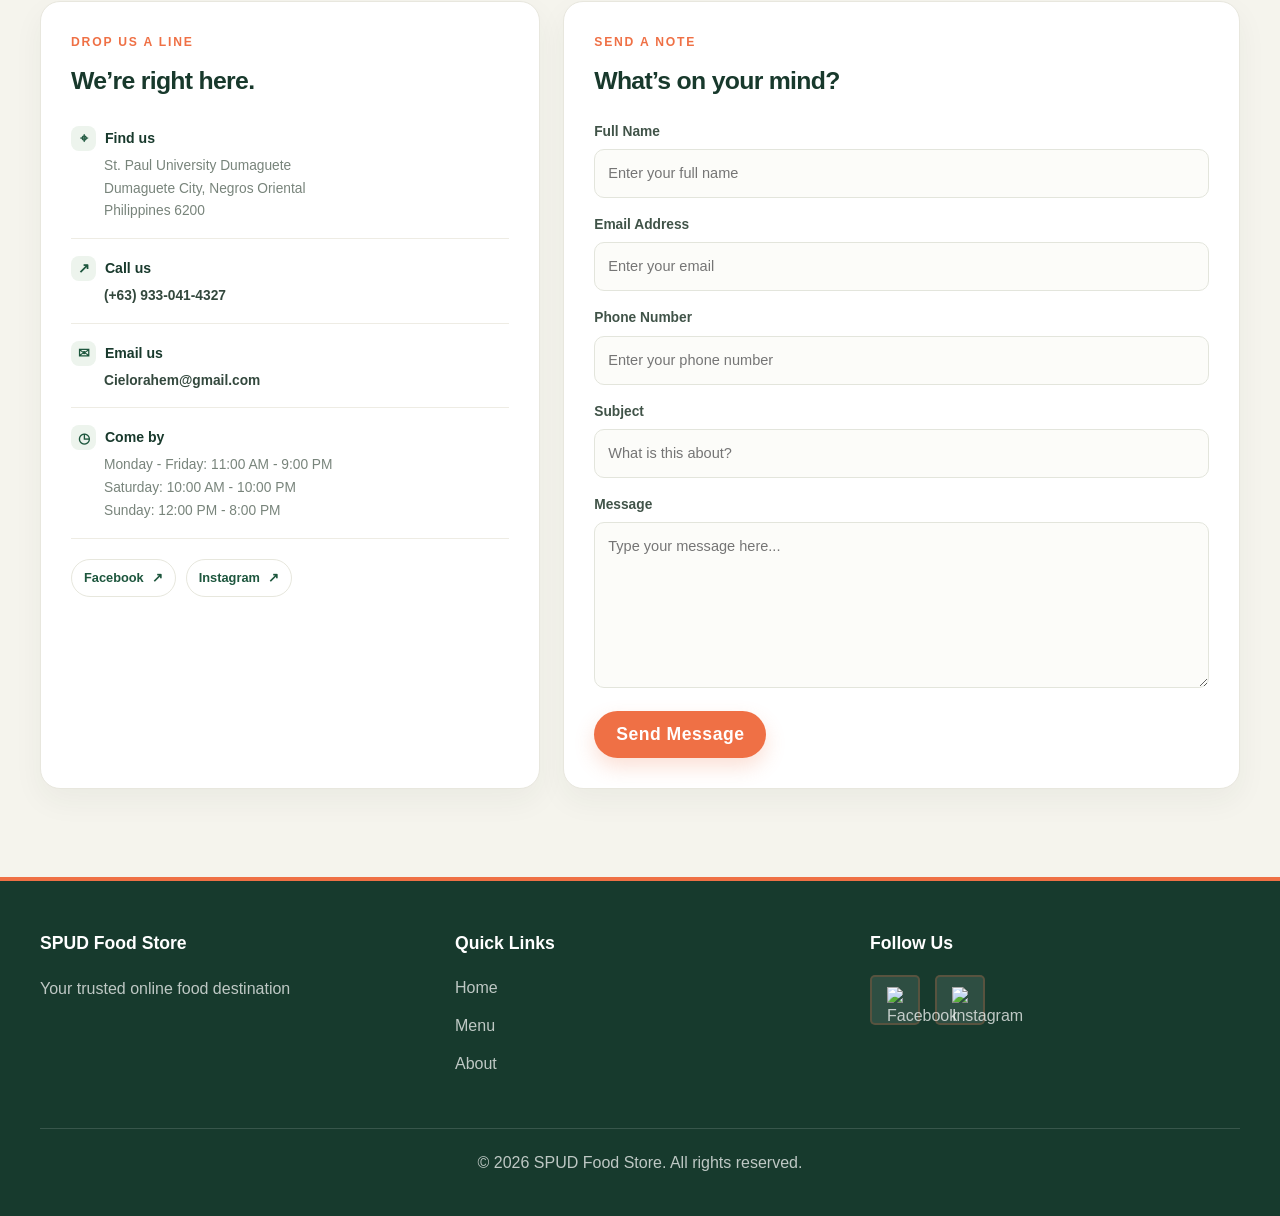
==== commit 818b1770: "Add files via upload" ====
--- a/about.html
+++ b/about.html
@@ -6,120 +6,118 @@
     <title>About & Contact - SPUD Food Store</title>
     <link rel="stylesheet" href="style.css">
 </head>
-<body>
+<body class="store-about">
     <!-- Navigation Bar -->
     <nav class="navbar">
         <div class="container">
             <div class="logo">
                 <div class="logo-container">
-                    <img src="https://www.spud.edu.ph/assets/logo/spud_logo.png" alt="SPUD Logo" class="spud-logo">
-                </div>
-                <h1>SPUD Food Store</h1>
+                    <img src="assets/spud_logo.png" alt="SPUD Logo" class="spud-logo">
+                </div>
+                <div class="brand-copy">
+                    <h1>SPUD Food Store</h1>
+                    <span>Fresh food, happy days</span>
+                </div>
             </div>
             <ul class="nav-menu">
                 <li><a href="index.html">Home</a></li>
-                <li><a href="products.html">Products</a></li>
-                <li><a href="about.html" class="active">About & Contact</a></li>
+                <li><a href="index.html#menu">Menu</a></li>
+                <li><a href="about.html#about" class="active" aria-current="page">About & Contact</a></li>
             </ul>
         </div>
     </nav>
 
-    <!-- Page Header -->
-    <section class="page-header" style="background-image: url('https://t3.ftcdn.net/jpg/03/18/92/98/360_F_318929874_BjOfHFRXjHyJ3e3mnpg2G9nQtfc2T7DV.jpg'); background-size: cover; background-position: center; background-attachment: fixed;">
-        <div class="header-overlay"></div>
-        <div class="container">
-            <h2>📞 About & Contact Us</h2>
-            <p>We'd love to stay connected with you!</p>
-        </div>
-    </section>
-
-    <!-- About Section -->
+    <header class="about-hero" id="about">
+        <div class="container about-hero-layout">
+            <div class="about-hero-copy">
+                <p class="eyebrow"><span class="live-dot"></span> A LITTLE ABOUT SPUD</p>
+                <h2>Good food brings<br><span>us together.</span></h2>
+                <p>We believe the best moments are made around something delicious. That is why we make every order with care, warmth, and a little SPUD joy.</p>
+                <a class="btn btn-primary" href="#contact">Come say hello <span aria-hidden="true">→</span></a>
+            </div>
+            <div class="about-hero-art" aria-hidden="true">
+                <img src="assets/food-placeholder.svg" alt="">
+                <span class="about-art-note">GOOD FOOD<br><strong>GOOD PEOPLE</strong></span>
+            </div>
+        </div>
+    </header>
+
     <section class="about-section">
         <div class="container">
             <div class="about-grid">
                 <div class="about-text">
-                    <h2>About SPUD Food Store</h2>
-                    <h3>Our Story</h3>
+                    <p class="eyebrow about-eyebrow">OUR STORY</p>
+                    <h2>Small moments.<br>Big flavor.</h2>
                     <p>SPUD Food Store was founded with a simple mission: to bring fresh, delicious, and affordable food to everyone through an easy-to-use online platform. What started as a small kitchen operation has grown into a trusted online food destination serving thousands of happy customers.</p>
                     
-                    <h3>Our Mission</h3>
+                    <h3>Made with care, served with heart.</h3>
                     <p>We are committed to providing the highest quality food products with exceptional customer service. We believe that great food should be accessible to everyone, and we work tirelessly to ensure every order is prepared with care and delivered on time.</p>
 
-                    <h3>Why Choose SPUD?</h3>
                     <ul class="features-list">
-                        <li>✓ Fresh ingredients sourced daily</li>
-                        <li>✓ Quick preparation and delivery</li>
-                        <li>✓ Competitive pricing</li>
-                        <li>✓ 24/7 customer support</li>
-                        <li>✓ Wide variety of menu options</li>
-                        <li>✓ Reliable and secure ordering</li>
+                        <li><span aria-hidden="true">✓</span> Fresh ingredients, thoughtfully prepared</li>
+                        <li><span aria-hidden="true">✓</span> A menu with something for every craving</li>
+                        <li><span aria-hidden="true">✓</span> Friendly service from first click to last bite</li>
                     </ul>
                 </div>
 
                 <div class="about-image">
-                    <img src="https://t3.ftcdn.net/jpg/03/18/92/98/360_F_318929874_BjOfHFRXjHyJ3e3mnpg2G9nQtfc2T7DV.jpg" alt="SPUD Food Store">
+                    <img src="assets/food-placeholder.svg" alt="A freshly prepared SPUD meal">
                     <div class="about-highlight">
                         <p><strong>Founded:</strong> 2026</p>
                         <p><strong>Location:</strong> Dumaguete City</p>
-                        <p><strong>Customers Served:</strong> 5,000+</p>
+                        <p><strong>Made for:</strong> good food moments</p>
                     </div>
                 </div>
             </div>
         </div>
     </section>
 
-    <!-- Contact Section -->
-    <section class="contact-section">
-        <div class="container">
-            <h2>📬 Get In Touch With Us</h2>
+    <section class="contact-section" id="contact">
+        <div class="container">
+            <div class="contact-heading">
+                <p class="eyebrow">WE’RE ALL EARS</p>
+                <h2>Let's talk <span>good food.</span></h2>
+                <p>Questions, kind words, or a craving you want us to know about? We’d love to hear from you.</p>
+            </div>
             <div class="contact-grid">
-                <!-- Contact Information -->
                 <div class="contact-info">
-                    <h3>Contact Information</h3>
+                    <p class="eyebrow">DROP US A LINE</p>
+                    <h3>We’re right here.</h3>
                     
                     <div class="info-item">
-                        <h4>📍 Address</h4>
+                        <h4><span aria-hidden="true">⌖</span> Find us</h4>
                         <p>St. Paul University Dumaguete<br>
                            Dumaguete City, Negros Oriental<br>
                            Philippines 6200</p>
                     </div>
 
                     <div class="info-item">
-                        <h4>📞 Phone</h4>
-                        <p><a href="tel:+639123456789">(+63) 933-041-4327</a></p>
-                    </div>
-
-                    <div class="info-item">
-                        <h4>✉️ Email</h4>
-                        <p><a href="mailto:info@spudfoodstore.com">Cielorahem@gmail.com</a></p>
-                    </div>
-
-                    <div class="info-item">
-                        <h4>⏰ Business Hours</h4>
+                        <h4><span aria-hidden="true">↗</span> Call us</h4>
+                        <p><a href="tel:+639330414327">(+63) 933-041-4327</a></p>
+                    </div>
+
+                    <div class="info-item">
+                        <h4><span aria-hidden="true">✉</span> Email us</h4>
+                        <p><a href="mailto:Cielorahem@gmail.com">Cielorahem@gmail.com</a></p>
+                    </div>
+
+                    <div class="info-item">
+                        <h4><span aria-hidden="true">◷</span> Come by</h4>
                         <p>Monday - Friday: 11:00 AM - 9:00 PM<br>
                            Saturday: 10:00 AM - 10:00 PM<br>
                            Sunday: 12:00 PM - 8:00 PM</p>
                     </div>
 
-                    <div class="info-item">
-                        <h4>Follow Us On Social Media</h4>
-                        <div class="social-links-large">
-                            <a href="https://www.facebook.com/share/18dBPm9RZ5/" target="_blank" class="social-item" title="Facebook">
-                                <img src="https://cdn-icons-png.flaticon.com/512/733/733547.png" alt="Facebook" class="social-logo">
-                                Facebook
-                            </a>
-                            <a href="https://www.instagram.com/caramelo.celow/" target="_blank" class="social-item" title="Instagram">
-                                <img src="https://cdn-icons-png.flaticon.com/512/2111/2111463.png" alt="Instagram" class="social-logo">
-                                Instagram
-                            </a>
-                        </div>
-                    </div>
-                </div>
-
-                <!-- Contact Form -->
+                    <div class="contact-socials">
+                        <a href="https://www.facebook.com/share/18dBPm9RZ5/" target="_blank" rel="noopener noreferrer">Facebook <span aria-hidden="true">↗</span></a>
+                        <a href="https://www.instagram.com/caramelo.celow/" target="_blank" rel="noopener noreferrer">Instagram <span aria-hidden="true">↗</span></a>
+                    </div>
+                </div>
+
                 <div class="contact-form">
-                    <h3>Send us a Message</h3>
-                    <form id="contactForm" onsubmit="handleFormSubmit(event)">
+                    <p class="eyebrow">SEND A NOTE</p>
+                    <h3>What’s on your mind?</h3>
+                    <form id="contactForm">
                         <div class="form-group">
                             <label for="name">Full Name</label>
                             <input type="text" id="name" name="name" required placeholder="Enter your full name">
@@ -147,8 +145,8 @@
 
                         <button type="submit" class="btn btn-primary btn-large">Send Message</button>
                     </form>
-                    <div id="formMessage" style="display: none; margin-top: 15px; padding: 15px; background-color: #d4edda; color: #155724; border-radius: 5px;">
-                        ✓ Thank you for your message! We will get back to you soon.
+                    <div id="formMessage" class="form-message" role="status" hidden>
+                        ✓ Thanks for reaching out! This demo form is ready, but messages are not sent from this page.
                     </div>
                 </div>
             </div>
@@ -167,8 +165,8 @@
                     <h4>Quick Links</h4>
                     <ul>
                         <li><a href="index.html">Home</a></li>
-                        <li><a href="products.html">Products</a></li>
-                        <li><a href="about.html">About</a></li>
+                        <li><a href="index.html#menu">Menu</a></li>
+                        <li><a href="#about">About</a></li>
                     </ul>
                 </div>
                 <div class="footer-section">
@@ -184,28 +182,20 @@
                 </div>
             </div>
             <div class="footer-bottom">
-                <p>&copy; 2024 SPUD Food Store. All rights reserved.</p>
+                <p>&copy; 2026 SPUD Food Store. All rights reserved.</p>
             </div>
         </div>
     </footer>
 
     <script>
-        function handleFormSubmit(event) {
+        const contactForm = document.querySelector("#contactForm");
+        const formMessage = document.querySelector("#formMessage");
+
+        contactForm.addEventListener("submit", (event) => {
             event.preventDefault();
-            const form = document.getElementById('contactForm');
-            const message = document.getElementById('formMessage');
-            
-            // Show success message
-            message.style.display = 'block';
-            
-            // Reset form
-            form.reset();
-            
-            // Hide message after 5 seconds
-            setTimeout(() => {
-                message.style.display = 'none';
-            }, 5000);
-        }
+            formMessage.hidden = false;
+            contactForm.reset();
+        });
     </script>
 </body>
 </html>
--- a/style.css
+++ b/style.css
@@ -193,20 +193,28 @@
 .logo-container {
     width: 50px;
     height: 50px;
-    background-color: transparent;
-    border-radius: 10px;
+    flex: 0 0 50px;
+    background: transparent;
+    border-radius: 12px;
     display: flex;
     align-items: center;
     justify-content: center;
     overflow: hidden;
-    box-shadow: none;
+    box-shadow: 0 6px 14px rgba(255, 107, 53, 0.25);
 }
 
 .spud-logo {
+    display: block;
     width: 100%;
     height: 100%;
     object-fit: contain;
-    padding: 5px;
+}
+
+.profile-monogram {
+    color: var(--white);
+    font-weight: 800;
+    font-size: 1.2em;
+    letter-spacing: 1px;
 }
 
 .logo-icon {
@@ -861,8 +869,8 @@
     -webkit-appearance: none;
     margin: 0;
 }
-
 #quantity[type=number] {
+    appearance: textfield;
     -moz-appearance: textfield;
 }
 
@@ -1232,6 +1240,166 @@
    RESPONSIVE DESIGN
    ================================ */
 
+.profile-header {
+    background: linear-gradient(135deg, #1a1a1a 0%, #2d2d2d 50%, #ff6b35 100%);
+}
+
+.profile-page {
+    background: #fafafa;
+    padding: 20px 0 60px;
+}
+
+.profile-summary {
+    padding: 40px 0;
+}
+
+.profile-layout {
+    display: grid;
+    grid-template-columns: 0.95fr 1.45fr;
+    gap: 50px;
+    align-items: center;
+}
+
+.profile-card {
+    background: var(--white);
+    border-radius: 20px;
+    overflow: hidden;
+    box-shadow: 0 15px 40px rgba(0, 0, 0, 0.08);
+    border: 1px solid var(--border-color);
+}
+
+.profile-image-wrap {
+    height: 420px;
+    overflow: hidden;
+}
+
+.profile-image-wrap img {
+    width: 100%;
+    height: 100%;
+    object-fit: cover;
+    display: block;
+}
+
+.profile-meta {
+    padding: 25px 30px 30px;
+    background: linear-gradient(135deg, #fff8f3, #ffffff);
+}
+
+.profile-meta p {
+    margin: 0 0 14px;
+    color: var(--dark-color);
+    font-weight: 500;
+}
+
+.profile-content {
+    background: var(--white);
+    border-radius: 20px;
+    padding: 35px 30px;
+    box-shadow: 0 15px 40px rgba(0, 0, 0, 0.05);
+    border: 1px solid var(--border-color);
+}
+
+.profile-content .badge {
+    margin-bottom: 20px;
+}
+
+.profile-content h2 {
+    font-size: 2.8em;
+    margin-bottom: 20px;
+}
+
+.profile-content p {
+    color: var(--text-light);
+    font-size: 1.05em;
+}
+
+.profile-actions {
+    display: flex;
+    gap: 18px;
+    flex-wrap: wrap;
+    margin-top: 30px;
+}
+
+.stats-section {
+    padding: 10px 0 30px;
+}
+
+.stats-grid {
+    display: grid;
+    grid-template-columns: repeat(4, minmax(180px, 1fr));
+    gap: 24px;
+}
+
+.stat-card {
+    background: linear-gradient(135deg, #ff6b35 0%, #f7931e 100%);
+    color: var(--white);
+    border-radius: 18px;
+    padding: 28px 20px;
+    text-align: center;
+    box-shadow: 0 12px 30px rgba(255, 107, 53, 0.2);
+}
+
+.stat-card h3 {
+    color: var(--white);
+    font-size: 2.2em;
+    margin-bottom: 10px;
+}
+
+.stat-card p {
+    margin: 0;
+    font-weight: 600;
+    letter-spacing: 0.5px;
+}
+
+.profile-details {
+    padding: 20px 0 10px;
+}
+
+.details-grid {
+    display: grid;
+    grid-template-columns: repeat(3, minmax(260px, 1fr));
+    gap: 28px;
+}
+
+.info-panel {
+    background: var(--white);
+    border-radius: 18px;
+    padding: 30px 28px;
+    box-shadow: 0 15px 35px rgba(0, 0, 0, 0.06);
+    border: 1px solid var(--border-color);
+}
+
+.info-panel h3 {
+    color: var(--dark-color);
+    font-size: 1.6em;
+    margin-bottom: 20px;
+}
+
+.info-panel p,
+.info-panel li {
+    color: var(--text-light);
+    line-height: 1.8;
+}
+
+.skill-list {
+    list-style: none;
+    padding: 0;
+    margin: 0;
+}
+
+.skill-list li {
+    padding: 10px 0;
+    border-bottom: 1px solid var(--border-color);
+}
+
+.skill-list li:last-child {
+    border-bottom: none;
+}
+
+.contact-list p {
+    margin-bottom: 12px;
+}
+
 @media (max-width: 768px) {
     .nav-menu {
         gap: 18px;
@@ -1247,6 +1415,16 @@
 
     h2 {
         font-size: 2em;
+    }
+
+    .profile-layout {
+        grid-template-columns: 1fr;
+        gap: 30px;
+    }
+
+    .stats-grid,
+    .details-grid {
+        grid-template-columns: repeat(2, minmax(180px, 1fr));
     }
 
     .products-grid {
@@ -1314,6 +1492,19 @@
         font-size: 1.6em;
     }
 
+    .profile-content {
+        padding: 24px 18px;
+    }
+
+    .profile-content h2 {
+        font-size: 2em;
+    }
+
+    .stats-grid,
+    .details-grid {
+        grid-template-columns: 1fr;
+    }
+
     .products-grid {
         grid-template-columns: 1fr;
         gap: 20px;
@@ -1341,3 +1532,2262 @@
         font-size: 1.8em;
     }
 }
+
+/* ================================
+   INTERACTIVE MENU AND CART
+   ================================ */
+
+.cart-toggle {
+    border: 1px solid rgba(255, 255, 255, 0.3);
+    border-radius: 999px;
+    padding: 10px 16px;
+    color: var(--white);
+    background: rgba(255, 255, 255, 0.1);
+    font: inherit;
+    font-weight: 700;
+    cursor: pointer;
+    white-space: nowrap;
+}
+
+.cart-count {
+    display: inline-grid;
+    place-items: center;
+    min-width: 24px;
+    height: 24px;
+    margin-left: 5px;
+    border-radius: 50%;
+    background: var(--primary-color);
+    color: var(--white);
+}
+
+.cart-count.is-bumping {
+    animation: cart-count-bump 450ms ease;
+}
+
+@keyframes cart-count-bump {
+    45% { transform: scale(1.45); }
+}
+
+.cart-toast {
+    position: fixed;
+    top: 98px;
+    right: 24px;
+    z-index: 250;
+    display: flex;
+    align-items: center;
+    gap: 18px;
+    max-width: calc(100vw - 32px);
+    padding: 14px 18px;
+    border-radius: 12px;
+    background: #203b2c;
+    color: var(--white);
+    box-shadow: 0 12px 35px rgba(0, 0, 0, 0.22);
+    opacity: 0;
+    pointer-events: none;
+    transform: translateY(-12px);
+    transition: opacity 180ms ease, transform 180ms ease;
+}
+
+.cart-toast.is-visible {
+    opacity: 1;
+    pointer-events: auto;
+    transform: translateY(0);
+}
+
+.cart-toast button {
+    border: 0;
+    padding: 6px 0;
+    background: transparent;
+    color: #ffd08a;
+    font: inherit;
+    font-weight: 800;
+    white-space: nowrap;
+    cursor: pointer;
+}
+
+.cart-toast button:hover {
+    text-decoration: underline;
+}
+
+.menu-intro {
+    text-align: center;
+    color: var(--text-light);
+    margin-top: -28px;
+}
+
+.menu-controls {
+    display: grid;
+    gap: 14px;
+    max-width: 850px;
+    margin: 30px auto 0;
+}
+
+.search-label {
+    font-weight: 700;
+}
+
+#product-search {
+    width: 100%;
+    border: 1px solid var(--border-color);
+    border-radius: 10px;
+    padding: 14px 16px;
+    font: inherit;
+    background: var(--white);
+}
+
+#product-search:focus,
+.filter-button:focus-visible,
+.cart-toggle:focus-visible,
+.cart-panel button:focus-visible {
+    outline: 3px solid rgba(255, 107, 53, 0.45);
+    outline-offset: 2px;
+}
+
+.category-filters {
+    display: flex;
+    flex-wrap: wrap;
+    gap: 10px;
+}
+
+.filter-button {
+    padding: 9px 16px;
+    border: 1px solid var(--border-color);
+    border-radius: 999px;
+    background: var(--white);
+    color: var(--text-color);
+    font: inherit;
+    font-weight: 600;
+    cursor: pointer;
+}
+
+.filter-button.is-active {
+    border-color: var(--primary-color);
+    background: var(--primary-color);
+    color: var(--white);
+}
+
+.menu-result {
+    min-height: 1.6em;
+    margin: 20px 0 -25px;
+    color: var(--text-light);
+}
+
+.add-to-cart {
+    width: 100%;
+    cursor: pointer;
+    font-weight: 700;
+}
+
+.add-to-cart.is-added {
+    background: linear-gradient(135deg, #218653, #176b43);
+    box-shadow: 0 4px 15px rgba(33, 134, 83, 0.3);
+}
+
+.cart-backdrop {
+    position: fixed;
+    inset: 0;
+    z-index: 200;
+    background: rgba(15, 15, 15, 0.55);
+}
+
+.cart-backdrop[hidden] {
+    display: none;
+}
+
+.cart-panel {
+    position: fixed;
+    top: 0;
+    right: 0;
+    z-index: 201;
+    display: flex;
+    flex-direction: column;
+    width: min(460px, 100%);
+    height: 100dvh;
+    padding: 26px;
+    background: var(--white);
+    box-shadow: -12px 0 40px rgba(0, 0, 0, 0.2);
+    transform: translateX(105%);
+    transition: transform 0.3s ease;
+}
+
+.cart-panel.is-open {
+    transform: translateX(0);
+}
+
+.cart-header {
+    display: flex;
+    justify-content: space-between;
+    align-items: flex-start;
+    padding-bottom: 20px;
+    border-bottom: 1px solid var(--border-color);
+}
+
+.cart-header h2 {
+    margin: 0;
+    font-size: 1.6em;
+}
+
+.cart-eyebrow {
+    margin: 0;
+    color: var(--primary-color);
+    font-size: 0.75em;
+    font-weight: 800;
+    letter-spacing: 1.5px;
+}
+
+.cart-close {
+    width: 40px;
+    height: 40px;
+    border: 0;
+    border-radius: 50%;
+    background: var(--light-color);
+    font-size: 1.8em;
+    cursor: pointer;
+}
+
+.cart-items {
+    flex: 1;
+    overflow-y: auto;
+}
+
+.cart-item {
+    display: grid;
+    grid-template-columns: 72px 1fr auto;
+    gap: 12px;
+    align-items: center;
+    padding: 18px 0;
+    border-bottom: 1px solid var(--border-color);
+}
+
+.cart-item > img {
+    width: 72px;
+    height: 72px;
+    border-radius: 9px;
+    object-fit: cover;
+}
+
+.cart-item-info h3 {
+    margin: 0 0 3px;
+    font-size: 1em;
+}
+
+.cart-item-info p {
+    margin: 0 0 8px;
+    color: var(--text-light);
+    font-size: 0.85em;
+}
+
+.quantity-controls {
+    display: flex;
+    align-items: center;
+    gap: 9px;
+}
+
+.quantity-controls button {
+    min-width: 28px;
+    height: 28px;
+    border: 1px solid var(--border-color);
+    border-radius: 6px;
+    background: var(--white);
+    cursor: pointer;
+}
+
+.quantity-controls .remove-item {
+    width: auto;
+    border: 0;
+    color: #b53b28;
+    font-size: 0.85em;
+}
+
+.cart-line-total {
+    align-self: start;
+    font-size: 0.9em;
+    white-space: nowrap;
+}
+
+.cart-empty {
+    margin: auto 0;
+    color: var(--text-light);
+    text-align: center;
+}
+
+.cart-footer {
+    padding-top: 18px;
+    border-top: 1px solid var(--border-color);
+}
+
+.cart-subtotal {
+    display: flex;
+    justify-content: space-between;
+    margin-bottom: 16px;
+    font-size: 1.15em;
+}
+
+.clear-cart {
+    width: 100%;
+    padding: 12px;
+    border: 1px solid var(--border-color);
+    border-radius: 8px;
+    background: var(--white);
+    font: inherit;
+    font-weight: 700;
+    cursor: pointer;
+}
+
+.clear-cart:disabled {
+    opacity: 0.5;
+    cursor: not-allowed;
+}
+
+@media (max-width: 768px) {
+    .navbar .container {
+        flex-wrap: wrap;
+        gap: 12px;
+    }
+
+    .nav-menu {
+        order: 3;
+        width: 100%;
+        justify-content: center;
+    }
+
+    .cart-toggle {
+        margin-left: auto;
+    }
+}
+
+@media (max-width: 480px) {
+    .cart-toast {
+        top: 142px;
+        right: 12px;
+        left: 12px;
+        justify-content: space-between;
+    }
+
+    .cart-panel {
+        padding: 20px 16px;
+    }
+
+    .cart-item {
+        grid-template-columns: 58px 1fr;
+    }
+
+    .cart-item > img {
+        width: 58px;
+        height: 58px;
+    }
+
+    .cart-line-total {
+        grid-column: 2;
+        justify-self: end;
+    }
+}
+
+@media (prefers-reduced-motion: reduce) {
+    .cart-count.is-bumping {
+        animation: none;
+    }
+
+    .cart-toast {
+        transition: none;
+    }
+}
+
+/* ================================
+   SPUD HOMEPAGE REFRESH
+   ================================ */
+
+.store-home {
+    --primary-color: #ef7045;
+    --secondary-color: #f3a347;
+    --accent-color: #1d563d;
+    --dark-color: #18392c;
+    --light-color: #f6f3eb;
+    --text-color: #33483d;
+    --text-light: #78847b;
+    --border-color: #e8e7df;
+    --success-color: #23734d;
+    background: #fcfbf7;
+    color: var(--text-color);
+    font-family: "Segoe UI", "Helvetica Neue", Arial, sans-serif;
+}
+
+.store-home .container {
+    max-width: 1240px;
+}
+
+.store-home .navbar {
+    padding: 14px 0;
+    background: rgba(255, 255, 255, 0.96);
+    border-bottom: 1px solid rgba(24, 57, 44, 0.08);
+    box-shadow: 0 4px 24px rgba(24, 57, 44, 0.06);
+    backdrop-filter: blur(16px);
+}
+
+.store-home .navbar .container {
+    gap: 25px;
+}
+
+.store-home .logo {
+    gap: 11px;
+}
+
+.store-home .logo-container {
+    width: 52px;
+    height: 52px;
+    flex-basis: 52px;
+    border-radius: 50%;
+    box-shadow: none;
+}
+
+.store-home .brand-copy h1 {
+    margin: 0;
+    color: var(--dark-color);
+    background: none;
+    -webkit-text-fill-color: currentColor;
+    font-size: 1.18em;
+    line-height: 1.2;
+    letter-spacing: -0.5px;
+}
+
+.store-home .brand-copy > span {
+    display: block;
+    margin-top: 3px;
+    color: var(--text-light);
+    font-size: 0.72em;
+    font-weight: 600;
+    letter-spacing: 0.3px;
+}
+
+.store-home .nav-menu {
+    gap: 12px;
+}
+
+.store-home .nav-menu a {
+    padding: 9px 13px;
+    border-radius: 999px;
+    color: #59685e;
+    font-size: 0.94em;
+    font-weight: 700;
+}
+
+.store-home .nav-menu a::after {
+    display: none;
+}
+
+.store-home .nav-menu a:hover,
+.store-home .nav-menu a.active {
+    background: #f4f3ec;
+    color: var(--dark-color);
+}
+
+.store-home .cart-toggle {
+    display: inline-flex;
+    align-items: center;
+    gap: 8px;
+    border: 0;
+    padding: 8px 10px 8px 17px;
+    background: var(--dark-color);
+    box-shadow: 0 6px 16px rgba(24, 57, 44, 0.15);
+    transition: transform 180ms ease, box-shadow 180ms ease;
+}
+
+.store-home .cart-toggle:hover {
+    transform: translateY(-2px);
+    box-shadow: 0 9px 20px rgba(24, 57, 44, 0.2);
+}
+
+.store-home .cart-count {
+    width: 29px;
+    height: 29px;
+    margin: 0;
+    background: var(--primary-color);
+    font-size: 0.85em;
+}
+
+.store-home .hero {
+    min-height: 510px;
+    margin: 0;
+    padding: 62px 0 78px;
+    overflow: hidden;
+    background:
+        radial-gradient(ellipse at 91% 6%, rgba(232, 184, 98, 0.17), transparent 34%),
+        linear-gradient(115deg, #f8f6ee 0%, #fbfaf6 55%, #f5f0e2 100%);
+    color: var(--text-color);
+    text-align: left;
+}
+
+.store-home .hero::before {
+    top: auto;
+    right: -100px;
+    bottom: -240px;
+    z-index: 0;
+    width: 510px;
+    height: 510px;
+    border: 1px solid rgba(29, 86, 61, 0.09);
+    background: transparent;
+}
+
+.store-home .hero::after {
+    top: 24px;
+    bottom: auto;
+    left: 48%;
+    z-index: 0;
+    width: 40px;
+    height: 40px;
+    border: 8px solid rgba(239, 112, 69, 0.08);
+    background: transparent;
+}
+
+.store-home .hero-layout {
+    position: relative;
+    z-index: 3;
+    display: grid;
+    grid-template-columns: minmax(0, 0.95fr) minmax(420px, 1.05fr);
+    align-items: center;
+    gap: 66px;
+}
+
+.store-home .hero-content {
+    z-index: 2;
+    max-width: 580px;
+    animation: home-rise-in 650ms ease both;
+}
+
+.store-home .eyebrow {
+    margin: 0 0 18px;
+    color: var(--accent-color);
+    font-size: 0.76em;
+    font-weight: 800;
+    letter-spacing: 1.8px;
+}
+
+.store-home .live-dot {
+    display: inline-block;
+    width: 9px;
+    height: 9px;
+    margin: 0 8px 1px 0;
+    border-radius: 50%;
+    background: #69a46c;
+    box-shadow: 0 0 0 4px rgba(105, 164, 108, 0.13);
+}
+
+.store-home .hero-content h2 {
+    margin: 0 0 17px;
+    color: var(--dark-color);
+    font-size: clamp(3.2em, 6vw, 5.2em);
+    font-weight: 850;
+    letter-spacing: -4px;
+    line-height: 0.99;
+}
+
+.store-home .hero-content h2 span {
+    color: var(--primary-color);
+}
+
+.store-home .hero-content > p:not(.eyebrow) {
+    max-width: 480px;
+    margin: 0;
+    color: #68766d;
+    font-size: 1.08em;
+    line-height: 1.8;
+}
+
+.store-home .hero-actions {
+    display: flex;
+    align-items: center;
+    gap: 25px;
+    margin-top: 28px;
+}
+
+.store-home .btn {
+    border-radius: 999px;
+}
+
+.store-home .btn-primary {
+    padding: 14px 23px;
+    background: var(--primary-color);
+    box-shadow: 0 9px 20px rgba(239, 112, 69, 0.22);
+}
+
+.store-home .btn-primary:hover {
+    background: #df6038;
+    box-shadow: 0 12px 25px rgba(239, 112, 69, 0.3);
+}
+
+.store-home .hero-actions .btn span {
+    display: inline-block;
+    margin-left: 8px;
+    font-size: 1.2em;
+    transition: transform 180ms ease;
+}
+
+.store-home .hero-actions .btn:hover span {
+    transform: translateX(4px);
+}
+
+.store-home .hero-story-link {
+    color: var(--dark-color);
+    font-weight: 750;
+}
+
+.store-home .hero-story-link span {
+    margin-left: 4px;
+    color: var(--primary-color);
+}
+
+.store-home .hero-rating {
+    display: flex;
+    align-items: center;
+    gap: 12px;
+    margin-top: 31px;
+    color: var(--dark-color);
+    font-size: 0.91em;
+}
+
+.store-home .rating-stars {
+    color: #e4a734;
+    font-size: 1.18em;
+    letter-spacing: 2px;
+}
+
+.store-home .rating-muted {
+    color: var(--text-light);
+}
+
+.store-home .hero-visual {
+    position: relative;
+    min-height: 390px;
+    animation: home-rise-in 750ms 100ms ease both;
+}
+
+.store-home .hero-image-frame {
+    position: absolute;
+    top: 0;
+    right: 28px;
+    width: min(100%, 500px);
+    height: 375px;
+    overflow: hidden;
+    border: 10px solid rgba(255, 255, 255, 0.72);
+    border-radius: 46% 46% 35px 35px;
+    background: #ead9bd;
+    box-shadow: 0 32px 65px rgba(75, 61, 41, 0.16);
+    transform: rotate(2deg);
+}
+
+.store-home .hero-image-frame::after {
+    position: absolute;
+    inset: 0;
+    background: linear-gradient(180deg, transparent 65%, rgba(28, 38, 29, 0.17));
+    content: "";
+    pointer-events: none;
+}
+
+.store-home .hero-image-frame img {
+    width: 100%;
+    height: 100%;
+    object-fit: cover;
+    transform: scale(1.02);
+}
+
+.store-home .hero-sticker {
+    position: absolute;
+    top: 16px;
+    left: 3px;
+    z-index: 2;
+    display: grid;
+    place-content: center;
+    width: 116px;
+    height: 116px;
+    border: 5px solid rgba(255, 255, 255, 0.8);
+    border-radius: 50%;
+    background: var(--accent-color);
+    color: white;
+    font-size: 0.62em;
+    font-weight: 800;
+    letter-spacing: 1px;
+    line-height: 1.35;
+    text-align: center;
+    transform: rotate(-12deg);
+    box-shadow: 0 12px 25px rgba(24, 57, 44, 0.17);
+}
+
+.store-home .hero-sticker > span {
+    color: #f7c665;
+    font-size: 1.6em;
+}
+
+.store-home .hero-sticker strong {
+    color: #f7c665;
+    font-size: 1.2em;
+    letter-spacing: 0;
+}
+
+.store-home .hero-photo-caption {
+    position: absolute;
+    right: 0;
+    bottom: 3px;
+    z-index: 3;
+    display: flex;
+    align-items: center;
+    gap: 11px;
+    padding: 13px 18px;
+    border: 1px solid rgba(24, 57, 44, 0.06);
+    border-radius: 16px;
+    background: rgba(255, 255, 255, 0.94);
+    box-shadow: 0 13px 30px rgba(33, 54, 41, 0.12);
+    color: var(--text-light);
+    font-size: 0.8em;
+    line-height: 1.35;
+}
+
+.store-home .hero-photo-caption strong {
+    color: var(--dark-color);
+    font-size: 1.15em;
+}
+
+.store-home .caption-icon {
+    display: grid;
+    width: 37px;
+    height: 37px;
+    place-items: center;
+    border-radius: 50%;
+    background: #fff1e9;
+    color: var(--primary-color);
+    font-size: 1.25em;
+}
+
+.store-home .hero-sparkle {
+    position: absolute;
+    color: #e4a734;
+}
+
+.store-home .sparkle-one {
+    top: 2px;
+    right: 7px;
+    font-size: 2em;
+}
+
+.store-home .sparkle-two {
+    right: 3px;
+    bottom: 65px;
+    color: var(--primary-color);
+    font-size: 1.25em;
+}
+
+.store-home .store-perks {
+    position: relative;
+    z-index: 4;
+    padding: 0 0 48px;
+    background: #fcfbf7;
+}
+
+.store-home .perks-grid {
+    display: grid;
+    grid-template-columns: repeat(3, 1fr);
+    padding: 23px 26px;
+    border: 1px solid #eeece4;
+    border-radius: 20px;
+    background: white;
+    box-shadow: 0 12px 35px rgba(31, 57, 42, 0.045);
+}
+
+.store-home .perk {
+    display: flex;
+    align-items: center;
+    gap: 14px;
+    padding: 8px 25px;
+}
+
+.store-home .perk + .perk {
+    border-left: 1px solid var(--border-color);
+}
+
+.store-home .perk-icon {
+    display: grid;
+    width: 46px;
+    height: 46px;
+    flex: 0 0 46px;
+    place-items: center;
+    border-radius: 15px;
+    background: #fff1e9;
+    color: var(--primary-color);
+    font-size: 1.3em;
+}
+
+.store-home .perk-icon-green {
+    background: #eaf3ec;
+    color: var(--accent-color);
+}
+
+.store-home .perk-icon-yellow {
+    background: #fff5d9;
+    color: #bd8a1b;
+}
+
+.store-home .perk h2 {
+    margin: 0 0 3px;
+    color: var(--dark-color);
+    font-size: 0.96em;
+    font-weight: 800;
+}
+
+.store-home .perk p {
+    margin: 0;
+    color: var(--text-light);
+    font-size: 0.8em;
+    line-height: 1.5;
+}
+
+.store-home .menu-section {
+    padding: 60px 0 90px;
+    margin: 0;
+    border-radius: 0;
+    background: #f5f4ed;
+}
+
+.store-home .menu-section .products-overlay {
+    display: none;
+}
+
+.store-home .menu-section > .container {
+    z-index: 2;
+}
+
+.store-home .menu-heading {
+    display: flex;
+    align-items: end;
+    justify-content: space-between;
+    gap: 24px;
+    margin-bottom: 28px;
+}
+
+.store-home .menu-eyebrow {
+    margin-bottom: 10px;
+    color: var(--primary-color);
+}
+
+.store-home .menu-heading h2 {
+    margin: 0;
+    color: var(--dark-color);
+    font-size: clamp(2.2em, 4vw, 3.25em);
+    letter-spacing: -1.6px;
+    line-height: 1.1;
+}
+
+.store-home .menu-heading h2 span {
+    color: var(--primary-color);
+}
+
+.store-home .menu-intro {
+    margin: 12px 0 0;
+    color: var(--text-light);
+    font-size: 1em;
+    text-align: left;
+}
+
+.store-home .menu-top-link {
+    flex: 0 0 auto;
+    margin-bottom: 7px;
+    color: var(--accent-color);
+    font-weight: 750;
+}
+
+.store-home .menu-top-link span {
+    margin-left: 6px;
+    color: var(--primary-color);
+}
+
+.store-home .menu-controls {
+    display: grid;
+    grid-template-columns: minmax(250px, 1fr) auto;
+    gap: 17px 20px;
+    max-width: none;
+    margin: 0;
+    padding: 20px;
+    border: 1px solid #e8e7de;
+    border-radius: 18px;
+    background: rgba(255, 255, 255, 0.78);
+}
+
+.store-home .search-box {
+    display: flex;
+    align-items: center;
+    gap: 12px;
+    min-width: 0;
+    padding: 0 14px;
+    border: 1px solid #e6e5dc;
+    border-radius: 11px;
+    background: white;
+    color: var(--text-light);
+}
+
+.store-home .search-box:focus-within {
+    border-color: rgba(29, 86, 61, 0.45);
+    box-shadow: 0 0 0 4px rgba(29, 86, 61, 0.08);
+}
+
+.store-home .search-icon {
+    color: var(--accent-color);
+    font-size: 1.6em;
+    line-height: 1;
+}
+
+.store-home #product-search {
+    min-width: 0;
+    border: 0;
+    padding: 13px 0;
+    outline: 0;
+    background: transparent;
+    color: var(--dark-color);
+    font-size: 0.95em;
+}
+
+.store-home #product-search:focus {
+    outline: 0;
+}
+
+.store-home #product-search::placeholder {
+    color: #9a9f98;
+}
+
+.store-home .search-shortcut {
+    padding: 4px 7px;
+    border-radius: 5px;
+    background: #f3f2ec;
+    color: #899187;
+    font-size: 0.62em;
+    font-weight: 800;
+    letter-spacing: 0.6px;
+}
+
+.store-home .sort-control {
+    display: flex;
+    align-items: center;
+    gap: 8px;
+    color: var(--text-light);
+    font-size: 0.85em;
+    font-weight: 650;
+}
+
+.store-home .sort-control select {
+    max-width: 165px;
+    border: 1px solid #e6e5dc;
+    border-radius: 9px;
+    padding: 11px 30px 11px 12px;
+    background: white;
+    color: var(--dark-color);
+    font: inherit;
+    font-weight: 700;
+    cursor: pointer;
+}
+
+.store-home .category-filters {
+    grid-column: 1 / -1;
+    gap: 9px;
+}
+
+.store-home .filter-button {
+    border-color: #e8e6dd;
+    padding: 9px 15px;
+    background: #fff;
+    color: #617067;
+    font-size: 0.86em;
+    font-weight: 700;
+    transition: border-color 180ms ease, color 180ms ease, background 180ms ease, transform 180ms ease;
+}
+
+.store-home .filter-button span {
+    margin-right: 5px;
+    color: var(--primary-color);
+}
+
+.store-home .filter-button:hover {
+    transform: translateY(-1px);
+    border-color: #bdd0c0;
+    color: var(--dark-color);
+}
+
+.store-home .filter-button.is-active {
+    border-color: var(--accent-color);
+    background: var(--accent-color);
+    color: white;
+    box-shadow: 0 5px 12px rgba(29, 86, 61, 0.13);
+}
+
+.store-home .filter-button.is-active span {
+    color: #f7cf80;
+}
+
+.store-home .menu-result {
+    min-height: 1.4em;
+    margin: 24px 2px 0;
+    color: var(--text-light);
+    font-size: 0.87em;
+    font-weight: 650;
+}
+
+.store-home .products-grid {
+    grid-template-columns: repeat(3, minmax(0, 1fr));
+    gap: 23px;
+    margin-top: 18px;
+}
+
+.store-home .product-card {
+    display: flex;
+    flex-direction: column;
+    overflow: hidden;
+    border: 1px solid #eae8df;
+    border-radius: 18px;
+    background: white;
+    box-shadow: 0 7px 20px rgba(37, 57, 42, 0.045);
+    transition: transform 220ms ease, box-shadow 220ms ease, border-color 220ms ease;
+    animation: home-card-in 420ms ease both;
+}
+
+.store-home .product-card::before,
+.store-home .product-card::after {
+    display: none;
+}
+
+.store-home .product-card:hover {
+    transform: translateY(-6px);
+    border-color: #ded8c9;
+    box-shadow: 0 18px 36px rgba(37, 57, 42, 0.11);
+}
+
+.store-home .product-card:nth-child(3n + 2) {
+    animation-delay: 50ms;
+}
+
+.store-home .product-card:nth-child(3n) {
+    animation-delay: 100ms;
+}
+
+.store-home .product-image {
+    height: 226px;
+    flex: 0 0 226px;
+    background: #f2e7d2;
+}
+
+.store-home .product-image::after {
+    background: linear-gradient(180deg, rgba(24, 57, 44, 0.02), rgba(24, 57, 44, 0.1));
+}
+
+.store-home .product-card:hover .product-image img {
+    transform: scale(1.055);
+}
+
+.store-home .product-ribbon {
+    position: absolute;
+    top: 14px;
+    left: 14px;
+    z-index: 3;
+    border: 1px solid rgba(255, 255, 255, 0.55);
+    border-radius: 999px;
+    padding: 6px 10px;
+    background: rgba(255, 255, 255, 0.94);
+    color: var(--accent-color);
+    font-size: 0.68em;
+    font-weight: 850;
+    letter-spacing: 0.35px;
+}
+
+.store-home .product-info {
+    display: flex;
+    flex: 1;
+    flex-direction: column;
+    padding: 20px;
+}
+
+.store-home .product-title-row {
+    display: flex;
+    align-items: flex-start;
+    justify-content: space-between;
+    gap: 10px;
+}
+
+.store-home .product-title-row h3 {
+    margin: 0;
+    color: var(--dark-color);
+    font-size: 1.14em;
+    font-weight: 800;
+    letter-spacing: -0.35px;
+}
+
+.store-home .product-rating {
+    color: #e3aa3c;
+    font-size: 1.08em;
+}
+
+.store-home .category {
+    width: fit-content;
+    margin: 9px 0 10px;
+    border-radius: 999px;
+    padding: 4px 9px;
+    background: #edf4ed;
+    color: #4a7659;
+    font-size: 0.66em;
+    font-weight: 850;
+    letter-spacing: 0.75px;
+}
+
+.store-home .description {
+    margin-bottom: 17px;
+    color: var(--text-light);
+    font-size: 0.91em;
+    line-height: 1.65;
+}
+
+.store-home .product-buy-row {
+    display: flex;
+    align-items: center;
+    justify-content: space-between;
+    gap: 10px;
+    margin-top: auto;
+    padding-top: 14px;
+    border-top: 1px solid #f0eee7;
+}
+
+.store-home .price {
+    margin: 0;
+    color: var(--dark-color);
+    font-size: 1.32em;
+    font-weight: 850;
+    letter-spacing: -0.45px;
+    white-space: nowrap;
+}
+
+.store-home .add-to-cart {
+    width: auto;
+    padding: 10px 13px;
+    border-radius: 9px;
+    background: #fff0e9;
+    box-shadow: none;
+    color: #cb5935;
+    font-size: 0.8em;
+    font-weight: 800;
+    white-space: nowrap;
+    transition: background 180ms ease, color 180ms ease, transform 180ms ease;
+}
+
+.store-home .add-to-cart::before {
+    display: none;
+}
+
+.store-home .add-to-cart:hover {
+    transform: translateY(-1px);
+    background: var(--primary-color);
+    color: white;
+}
+
+.store-home .add-to-cart.is-added {
+    background: var(--accent-color);
+    color: white;
+}
+
+.store-home .order-banner {
+    padding: 0 0 78px;
+    background: #f5f4ed;
+}
+
+.store-home .order-banner-content {
+    position: relative;
+    display: flex;
+    align-items: center;
+    gap: 25px;
+    overflow: hidden;
+    border-radius: 24px;
+    padding: 34px 42px;
+    background: var(--accent-color);
+    box-shadow: 0 18px 35px rgba(29, 86, 61, 0.16);
+}
+
+.store-home .order-banner-content::after {
+    position: absolute;
+    top: -105px;
+    right: 120px;
+    width: 270px;
+    height: 270px;
+    border: 1px solid rgba(255, 255, 255, 0.11);
+    border-radius: 50%;
+    box-shadow: 0 0 0 35px rgba(255, 255, 255, 0.035), 0 0 0 70px rgba(255, 255, 255, 0.025);
+    content: "";
+    pointer-events: none;
+}
+
+.store-home .banner-mark {
+    display: grid;
+    width: 80px;
+    height: 80px;
+    flex: 0 0 80px;
+    place-content: center;
+    border: 1px solid rgba(255, 255, 255, 0.23);
+    border-radius: 50%;
+    color: #fff;
+    font-size: 0.92em;
+    font-weight: 900;
+    line-height: 1;
+    text-align: center;
+    transform: rotate(-9deg);
+}
+
+.store-home .banner-mark span {
+    margin-top: 3px;
+    color: #f4c767;
+}
+
+.store-home .banner-copy {
+    position: relative;
+    z-index: 1;
+    flex: 1;
+}
+
+.store-home .banner-copy .eyebrow {
+    margin-bottom: 7px;
+    color: #f3c46b;
+}
+
+.store-home .banner-copy h2 {
+    margin: 0 0 6px;
+    color: white;
+    font-size: clamp(1.55em, 3vw, 2.15em);
+    letter-spacing: -0.8px;
+}
+
+.store-home .banner-copy > p:last-child {
+    margin: 0;
+    color: rgba(255, 255, 255, 0.72);
+    font-size: 0.9em;
+}
+
+.store-home .btn-light {
+    position: relative;
+    z-index: 2;
+    flex: 0 0 auto;
+    border: 1px solid rgba(255, 255, 255, 0.28);
+    padding: 13px 18px;
+    background: #fff;
+    color: var(--accent-color);
+    font-size: 0.9em;
+}
+
+.store-home .btn-light:hover {
+    transform: translateY(-2px);
+    background: #fff4e6;
+}
+
+.store-home .footer {
+    padding-top: 48px;
+    background: #173a2d;
+}
+
+.store-home .footer h3,
+.store-home .footer h4 {
+    color: white;
+}
+
+.store-home .footer p,
+.store-home .footer a {
+    color: rgba(255, 255, 255, 0.72);
+}
+
+.store-home .footer a:hover {
+    color: #f3c46b;
+}
+
+.store-home .footer-bottom {
+    border-top-color: rgba(255, 255, 255, 0.14);
+}
+
+.store-home .cart-panel {
+    border-radius: 24px 0 0 24px;
+}
+
+@keyframes home-rise-in {
+    from { opacity: 0; transform: translateY(18px); }
+    to { opacity: 1; transform: translateY(0); }
+}
+
+@keyframes home-card-in {
+    from { opacity: 0; transform: translateY(10px); }
+    to { opacity: 1; transform: translateY(0); }
+}
+
+@media (max-width: 980px) {
+    .store-home .hero-layout {
+        grid-template-columns: minmax(0, 1fr) minmax(330px, 0.9fr);
+        gap: 35px;
+    }
+
+    .store-home .hero-content h2 {
+        font-size: clamp(3em, 7vw, 4.2em);
+        letter-spacing: -3px;
+    }
+
+    .store-home .hero-image-frame {
+        right: 8px;
+        height: 330px;
+    }
+
+    .store-home .hero-visual {
+        min-height: 350px;
+    }
+
+    .store-home .products-grid {
+        grid-template-columns: repeat(2, minmax(0, 1fr));
+    }
+
+    .store-home .perk {
+        padding: 8px 14px;
+    }
+}
+
+@media (max-width: 700px) {
+    .store-home .navbar {
+        padding: 10px 0;
+    }
+
+    .store-home .navbar .container {
+        display: grid;
+        grid-template-columns: minmax(0, 1fr) auto;
+        gap: 8px 12px;
+    }
+
+    .store-home .logo {
+        min-width: 0;
+    }
+
+    .store-home .brand-copy h1 {
+        font-size: 0.96em;
+        white-space: nowrap;
+    }
+
+    .store-home .brand-copy > span {
+        font-size: 0.66em;
+    }
+
+    .store-home .logo-container {
+        width: 44px;
+        height: 44px;
+        flex-basis: 44px;
+    }
+
+    .store-home .cart-toggle {
+        grid-column: 2;
+        grid-row: 1;
+        justify-self: end;
+        padding: 7px 8px 7px 12px;
+        font-size: 0.85em;
+    }
+
+    .store-home .nav-menu {
+        grid-column: 1 / -1;
+        grid-row: 2;
+        order: 0;
+        align-items: center;
+        justify-content: flex-start;
+        gap: 3px;
+        overflow-x: auto;
+        overflow-y: hidden;
+        width: 100%;
+        padding-bottom: 2px;
+    }
+
+    .store-home .nav-menu a {
+        padding: 7px 11px;
+        font-size: 0.85em;
+        white-space: nowrap;
+    }
+
+    .store-home .hero {
+        padding: 48px 0 65px;
+    }
+
+    .store-home .hero-layout {
+        grid-template-columns: 1fr;
+        gap: 36px;
+    }
+
+    .store-home .hero-content {
+        max-width: 560px;
+    }
+
+    .store-home .hero-content h2 {
+        font-size: clamp(3.25em, 12vw, 4.55em);
+    }
+
+    .store-home .hero-content > p:not(.eyebrow) {
+        font-size: 1em;
+    }
+
+    .store-home .hero-visual {
+        min-height: clamp(290px, 75vw, 390px);
+        margin: 0 10px;
+    }
+
+    .store-home .hero-image-frame {
+        right: 6%;
+        width: 86%;
+        height: clamp(270px, 68vw, 360px);
+    }
+
+    .store-home .hero-sticker {
+        top: 7px;
+        left: 0;
+        width: 94px;
+        height: 94px;
+        font-size: 0.56em;
+    }
+
+    .store-home .hero-photo-caption {
+        right: 0;
+        bottom: -2px;
+    }
+
+    .store-home .store-perks {
+        padding-bottom: 35px;
+    }
+
+    .store-home .perks-grid {
+        grid-template-columns: 1fr;
+        gap: 0;
+        padding: 10px 18px;
+    }
+
+    .store-home .perk {
+        padding: 13px 2px;
+    }
+
+    .store-home .perk + .perk {
+        border-top: 1px solid var(--border-color);
+        border-left: 0;
+    }
+
+    .store-home .menu-section {
+        padding: 43px 0 55px;
+    }
+
+    .store-home .menu-heading {
+        align-items: flex-start;
+    }
+
+    .store-home .menu-heading h2 {
+        font-size: 2.35em;
+    }
+
+    .store-home .menu-top-link {
+        margin-top: 18px;
+        font-size: 0.85em;
+        white-space: nowrap;
+    }
+
+    .store-home .menu-controls {
+        grid-template-columns: 1fr auto;
+        gap: 12px;
+        padding: 13px;
+    }
+
+    .store-home .search-box {
+        grid-column: 1 / -1;
+        min-height: 48px;
+    }
+
+    .store-home .sort-control {
+        grid-column: 1 / -1;
+        justify-content: space-between;
+    }
+
+    .store-home .sort-control select {
+        max-width: 65%;
+    }
+
+    .store-home .category-filters {
+        flex-wrap: nowrap;
+        grid-column: 1 / -1;
+        overflow-x: auto;
+        padding: 2px 0 5px;
+        scrollbar-width: thin;
+    }
+
+    .store-home .filter-button {
+        flex: 0 0 auto;
+    }
+
+    .store-home .products-grid {
+        grid-template-columns: repeat(2, minmax(0, 1fr));
+        gap: 13px;
+    }
+
+    .store-home .product-image {
+        height: clamp(135px, 42vw, 210px);
+        flex-basis: clamp(135px, 42vw, 210px);
+    }
+
+    .store-home .product-info {
+        padding: 14px 13px;
+    }
+
+    .store-home .product-title-row h3 {
+        font-size: 0.98em;
+    }
+
+    .store-home .product-buy-row {
+        align-items: flex-start;
+        flex-direction: column;
+    }
+
+    .store-home .add-to-cart {
+        width: 100%;
+    }
+
+    .store-home .order-banner {
+        padding-bottom: 48px;
+    }
+
+    .store-home .order-banner-content {
+        flex-wrap: wrap;
+        gap: 16px;
+        padding: 24px;
+    }
+
+    .store-home .banner-mark {
+        width: 58px;
+        height: 58px;
+        flex-basis: 58px;
+        font-size: 0.7em;
+    }
+
+    .store-home .banner-copy {
+        flex-basis: calc(100% - 78px);
+    }
+
+    .store-home .order-banner .btn {
+        width: 100%;
+        text-align: center;
+    }
+}
+
+@media (max-width: 390px) {
+    .store-home .products-grid {
+        grid-template-columns: 1fr;
+    }
+
+    .store-home .product-image {
+        height: 210px;
+        flex-basis: 210px;
+    }
+
+    .store-home .product-buy-row {
+        align-items: center;
+        flex-direction: row;
+    }
+
+    .store-home .add-to-cart {
+        width: auto;
+    }
+}
+
+@media (prefers-reduced-motion: reduce) {
+    .store-home *,
+    .store-home *::before,
+    .store-home *::after {
+        scroll-behavior: auto !important;
+        animation-duration: 0.01ms !important;
+        animation-iteration-count: 1 !important;
+        transition-duration: 0.01ms !important;
+    }
+}
+
+/* About and contact pages share the refreshed store identity and navigation. */
+.store-about {
+    --primary-color: #ef7045;
+    --secondary-color: #f3a347;
+    --accent-color: #1d563d;
+    --dark-color: #18392c;
+    --light-color: #f6f3eb;
+    --text-color: #33483d;
+    --text-light: #78847b;
+    --border-color: #e8e7df;
+    background: #fcfbf7;
+    color: var(--text-color);
+    font-family: "Segoe UI", "Helvetica Neue", Arial, sans-serif;
+}
+
+.store-about .container {
+    max-width: 1240px;
+}
+
+.store-about .navbar {
+    padding: 14px 0;
+    background: rgba(255, 255, 255, 0.96);
+    border-bottom: 1px solid rgba(24, 57, 44, 0.08);
+    box-shadow: 0 4px 24px rgba(24, 57, 44, 0.06);
+    backdrop-filter: blur(16px);
+}
+
+.store-about .navbar .container {
+    gap: 25px;
+}
+
+.store-about .logo-container {
+    width: 52px;
+    height: 52px;
+    flex-basis: 52px;
+    border-radius: 50%;
+    box-shadow: none;
+}
+
+.store-about .brand-copy h1 {
+    margin: 0;
+    color: var(--dark-color);
+    background: none;
+    -webkit-text-fill-color: currentColor;
+    font-size: 1.18em;
+    line-height: 1.2;
+    letter-spacing: -0.5px;
+}
+
+.store-about .brand-copy > span {
+    display: block;
+    margin-top: 3px;
+    color: var(--text-light);
+    font-size: 0.72em;
+    font-weight: 600;
+    letter-spacing: 0.3px;
+}
+
+.store-about .nav-menu {
+    gap: 12px;
+}
+
+.store-about .nav-menu a {
+    padding: 9px 13px;
+    border-radius: 999px;
+    color: #59685e;
+    font-size: 0.94em;
+    font-weight: 700;
+}
+
+.store-about .nav-menu a::after {
+    display: none;
+}
+
+.store-about .nav-menu a:hover,
+.store-about .nav-menu a.active {
+    background: #f4f3ec;
+    color: var(--dark-color);
+}
+
+.store-about .about-hero {
+    position: relative;
+    overflow: hidden;
+    padding: 62px 0 72px;
+    background:
+        radial-gradient(ellipse at 91% 6%, rgba(232, 184, 98, 0.17), transparent 34%),
+        linear-gradient(115deg, #f8f6ee 0%, #fbfaf6 55%, #f5f0e2 100%);
+    scroll-margin-top: 100px;
+}
+
+.store-about .about-hero::after {
+    position: absolute;
+    right: -120px;
+    bottom: -240px;
+    width: 480px;
+    height: 480px;
+    border: 1px solid rgba(29, 86, 61, 0.09);
+    border-radius: 50%;
+    content: "";
+}
+
+.store-about .about-hero-layout {
+    position: relative;
+    z-index: 1;
+    display: grid;
+    grid-template-columns: minmax(0, 1fr) minmax(360px, 0.9fr);
+    align-items: center;
+    gap: 75px;
+}
+
+.store-about .about-hero-copy {
+    max-width: 600px;
+}
+
+.store-about .about-hero-copy .eyebrow,
+.store-about .about-eyebrow,
+.store-about .contact-heading .eyebrow,
+.store-about .contact-info > .eyebrow,
+.store-about .contact-form > .eyebrow {
+    margin: 0 0 15px;
+    color: var(--accent-color);
+    font-size: 0.76em;
+    font-weight: 800;
+    letter-spacing: 1.8px;
+}
+
+.store-about .live-dot {
+    display: inline-block;
+    width: 9px;
+    height: 9px;
+    margin: 0 8px 1px 0;
+    border-radius: 50%;
+    background: #69a46c;
+    box-shadow: 0 0 0 4px rgba(105, 164, 108, 0.13);
+}
+
+.store-about .about-hero h2 {
+    margin: 0 0 18px;
+    color: var(--dark-color);
+    font-size: clamp(2.8em, 5.3vw, 4.65em);
+    font-weight: 850;
+    letter-spacing: -3px;
+    line-height: 1.02;
+}
+
+.store-about .about-hero h2 span {
+    color: var(--primary-color);
+}
+
+.store-about .about-hero-copy > p:not(.eyebrow) {
+    max-width: 500px;
+    margin-bottom: 25px;
+    color: #68766d;
+    font-size: 1.08em;
+    line-height: 1.8;
+}
+
+.store-about .btn-primary {
+    padding: 14px 23px;
+    border-radius: 999px;
+    background: var(--primary-color);
+    box-shadow: 0 9px 20px rgba(239, 112, 69, 0.22);
+}
+
+.store-about .btn-primary:hover {
+    background: #df6038;
+}
+
+.store-about .about-hero .btn span {
+    display: inline-block;
+    margin-left: 8px;
+    transition: transform 180ms ease;
+}
+
+.store-about .about-hero .btn:hover span {
+    transform: translateX(4px);
+}
+
+.store-about .about-hero-art {
+    position: relative;
+    min-height: 350px;
+}
+
+.store-about .about-hero-art img {
+    position: absolute;
+    inset: 5px 12px 0 0;
+    width: 100%;
+    height: 330px;
+    border: 9px solid rgba(255, 255, 255, 0.76);
+    border-radius: 34px 34px 45% 45%;
+    object-fit: cover;
+    box-shadow: 0 28px 55px rgba(75, 61, 41, 0.13);
+    transform: rotate(2deg);
+}
+
+.store-about .about-art-note {
+    position: absolute;
+    right: -6px;
+    bottom: -4px;
+    display: grid;
+    width: 120px;
+    height: 120px;
+    place-content: center;
+    border: 5px solid rgba(255, 255, 255, 0.8);
+    border-radius: 50%;
+    background: var(--accent-color);
+    color: white;
+    font-size: 0.63em;
+    font-weight: 800;
+    letter-spacing: 1px;
+    line-height: 1.6;
+    text-align: center;
+    transform: rotate(-9deg);
+}
+
+.store-about .about-art-note strong {
+    color: #f7cf80;
+}
+
+.store-about .about-section {
+    margin: 0;
+    padding: 78px 0;
+    background: #fcfbf7;
+}
+
+.store-about .about-grid {
+    align-items: center;
+    gap: 90px;
+}
+
+.store-about .about-eyebrow {
+    margin-bottom: 11px;
+    color: var(--primary-color);
+}
+
+.store-about .about-text > h2 {
+    margin: 0 0 21px;
+    color: var(--dark-color);
+    font-size: clamp(2.35em, 4vw, 3.4em);
+    letter-spacing: -1.7px;
+    line-height: 1.08;
+}
+
+.store-about .about-text > h3 {
+    margin: 28px 0 9px;
+    color: var(--accent-color);
+    font-size: 1.2em;
+    letter-spacing: -0.2px;
+}
+
+.store-about .about-text > p:not(.eyebrow) {
+    color: var(--text-light);
+    font-size: 0.98em;
+    line-height: 1.85;
+}
+
+.store-about .features-list {
+    display: grid;
+    gap: 11px;
+    margin-top: 24px;
+}
+
+.store-about .features-list li {
+    display: flex;
+    gap: 12px;
+    padding: 0;
+    color: #54645a;
+    font-size: 0.94em;
+}
+
+.store-about .features-list li span {
+    display: grid;
+    width: 23px;
+    height: 23px;
+    flex: 0 0 23px;
+    place-items: center;
+    border-radius: 50%;
+    background: #eaf3ec;
+    color: var(--accent-color);
+    font-size: 0.8em;
+    font-weight: 900;
+}
+
+.store-about .about-image {
+    position: relative;
+    padding: 0 0 22px 18px;
+}
+
+.store-about .about-image::before {
+    position: absolute;
+    top: 20px;
+    right: 12px;
+    bottom: 0;
+    left: 0;
+    border-radius: 25px;
+    background: #edf1e8;
+    content: "";
+}
+
+.store-about .about-image img {
+    position: relative;
+    display: block;
+    min-height: 300px;
+    object-fit: cover;
+    border: 8px solid white;
+    border-radius: 23px;
+    box-shadow: 0 18px 42px rgba(36, 57, 42, 0.12);
+}
+
+.store-about .about-highlight {
+    position: relative;
+    display: grid;
+    grid-template-columns: repeat(3, 1fr);
+    gap: 9px;
+    margin: -35px 16px 0 0;
+    padding: 18px 14px;
+    border: 1px solid #eeece4;
+    border-radius: 16px;
+    background: white;
+    box-shadow: 0 13px 30px rgba(31, 57, 42, 0.09);
+    text-align: left;
+}
+
+.store-about .about-highlight p {
+    margin: 0;
+    color: var(--text-light);
+    font-size: 0.73em;
+    line-height: 1.45;
+}
+
+.store-about .about-highlight strong {
+    display: block;
+    margin-bottom: 4px;
+    color: var(--dark-color);
+    font-size: 1.02em;
+}
+
+.store-about .contact-section {
+    margin: 0;
+    padding: 76px 0 88px;
+    background: #f5f4ed;
+    scroll-margin-top: 98px;
+}
+
+.store-about .contact-heading {
+    max-width: 670px;
+    margin: 0 auto 38px;
+    text-align: center;
+}
+
+.store-about .contact-heading .eyebrow {
+    margin-bottom: 10px;
+    color: var(--primary-color);
+}
+
+.store-about .contact-heading h2 {
+    margin: 0 0 12px;
+    color: var(--dark-color);
+    font-size: clamp(2.3em, 4.3vw, 3.45em);
+    letter-spacing: -1.7px;
+}
+
+.store-about .contact-heading h2 span {
+    color: var(--primary-color);
+}
+
+.store-about .contact-heading > p:last-child {
+    margin: 0;
+    color: var(--text-light);
+    line-height: 1.75;
+}
+
+.store-about .contact-grid {
+    grid-template-columns: minmax(0, 0.85fr) minmax(0, 1.15fr);
+    gap: 23px;
+    align-items: stretch;
+}
+
+.store-about .contact-info,
+.store-about .contact-form {
+    border: 1px solid #e8e7de;
+    border-radius: 20px;
+    padding: 30px;
+    background: white;
+    box-shadow: 0 12px 30px rgba(31, 57, 42, 0.05);
+}
+
+.store-about .contact-info > .eyebrow,
+.store-about .contact-form > .eyebrow {
+    margin-bottom: 7px;
+    color: var(--primary-color);
+}
+
+.store-about .contact-info > h3,
+.store-about .contact-form > h3 {
+    margin: 0 0 25px;
+    color: var(--dark-color);
+    font-size: 1.55em;
+    letter-spacing: -0.7px;
+}
+
+.store-about .info-item {
+    margin-bottom: 17px;
+    padding-bottom: 15px;
+    border-bottom: 1px solid #eeece4;
+}
+
+.store-about .info-item:last-of-type {
+    margin-bottom: 14px;
+    padding-bottom: 0;
+    border: 0;
+}
+
+.store-about .info-item h4 {
+    margin: 0 0 4px;
+    color: var(--dark-color);
+    font-size: 0.88em;
+    font-weight: 800;
+}
+
+.store-about .info-item h4 span {
+    display: inline-grid;
+    width: 25px;
+    height: 25px;
+    margin-right: 5px;
+    place-items: center;
+    border-radius: 8px;
+    background: #edf4ed;
+    color: var(--accent-color);
+}
+
+.store-about .info-item p {
+    margin: 0 0 0 33px;
+    color: var(--text-light);
+    font-size: 0.86em;
+    line-height: 1.65;
+}
+
+.store-about .info-item a {
+    color: var(--text-color);
+    font-weight: 650;
+}
+
+.store-about .contact-socials {
+    display: flex;
+    flex-wrap: wrap;
+    gap: 10px;
+    margin-top: 20px;
+}
+
+.store-about .contact-socials a {
+    display: inline-flex;
+    align-items: center;
+    gap: 8px;
+    border: 1px solid #e7e7dd;
+    border-radius: 999px;
+    padding: 8px 12px;
+    color: var(--accent-color);
+    font-size: 0.8em;
+    font-weight: 750;
+    transition: background 180ms ease, border-color 180ms ease;
+}
+
+.store-about .contact-socials a:hover {
+    border-color: #cbd9cc;
+    background: #f3f7f1;
+}
+
+.store-about .contact-form {
+    padding: 30px;
+}
+
+.store-about .contact-form > h3 {
+    margin-bottom: 20px;
+}
+
+.store-about .form-group {
+    margin-bottom: 16px;
+}
+
+.store-about .form-group label {
+    margin-bottom: 6px;
+    color: #405348;
+    font-size: 0.86em;
+    font-weight: 750;
+}
+
+.store-about .form-group input,
+.store-about .form-group textarea {
+    border: 1px solid #e3e5dc;
+    border-radius: 10px;
+    padding: 12px 13px;
+    background: #fcfcf9;
+    color: var(--dark-color);
+    font: inherit;
+    font-size: 0.91em;
+}
+
+.store-about .form-group input:focus,
+.store-about .form-group textarea:focus {
+    border-color: rgba(29, 86, 61, 0.55);
+    box-shadow: 0 0 0 4px rgba(29, 86, 61, 0.08);
+}
+
+.store-about .form-group textarea {
+    min-height: 135px;
+}
+
+.store-about .contact-form .btn-large {
+    width: auto;
+    padding: 13px 22px;
+    border-radius: 999px;
+}
+
+.store-about .form-message {
+    margin-top: 15px;
+    border: 1px solid #d5e7d8;
+    border-radius: 10px;
+    padding: 13px 15px;
+    background: #eff8f0;
+    color: #245c39;
+    font-size: 0.88em;
+    line-height: 1.55;
+}
+
+.store-about .footer {
+    padding-top: 48px;
+    background: #173a2d;
+}
+
+.store-about .footer h3,
+.store-about .footer h4 {
+    color: white;
+}
+
+.store-about .footer p,
+.store-about .footer a {
+    color: rgba(255, 255, 255, 0.72);
+}
+
+.store-about .footer a:hover {
+    color: #f3c46b;
+}
+
+.store-about .footer-bottom {
+    border-top-color: rgba(255, 255, 255, 0.14);
+}
+
+@media (max-width: 980px) {
+    .store-about .about-hero-layout {
+        grid-template-columns: minmax(0, 1fr) minmax(300px, 0.9fr);
+        gap: 40px;
+    }
+
+    .store-about .about-grid {
+        gap: 50px;
+    }
+}
+
+@media (max-width: 700px) {
+    .store-about .navbar {
+        padding: 10px 0;
+    }
+
+    .store-about .navbar .container {
+        display: grid;
+        grid-template-columns: minmax(0, 1fr) auto;
+        gap: 8px 12px;
+    }
+
+    .store-about .logo {
+        min-width: 0;
+    }
+
+    .store-about .logo-container {
+        width: 44px;
+        height: 44px;
+        flex-basis: 44px;
+    }
+
+    .store-about .brand-copy h1 {
+        font-size: 0.96em;
+        white-space: nowrap;
+    }
+
+    .store-about .brand-copy > span {
+        font-size: 0.66em;
+    }
+
+    .store-about .nav-menu {
+        grid-column: 1 / -1;
+        grid-row: 2;
+        align-items: center;
+        justify-content: flex-start;
+        gap: 3px;
+        overflow-x: auto;
+        overflow-y: hidden;
+        width: 100%;
+        padding-bottom: 2px;
+    }
+
+    .store-about .nav-menu a {
+        padding: 7px 11px;
+        font-size: 0.85em;
+        white-space: nowrap;
+    }
+
+    .store-about .about-hero {
+        padding: 48px 0 55px;
+    }
+
+    .store-about .about-hero-layout {
+        grid-template-columns: 1fr;
+        gap: 32px;
+    }
+
+    .store-about .about-hero h2 {
+        font-size: clamp(2.7em, 11vw, 4em);
+        letter-spacing: -2px;
+    }
+
+    .store-about .about-hero-art {
+        min-height: clamp(260px, 68vw, 350px);
+        margin: 0 10px;
+    }
+
+    .store-about .about-hero-art img {
+        right: 5%;
+        width: 90%;
+        height: clamp(245px, 63vw, 325px);
+    }
+
+    .store-about .about-art-note {
+        right: 0;
+        bottom: -3px;
+        width: 95px;
+        height: 95px;
+        font-size: 0.56em;
+    }
+
+    .store-about .about-section {
+        padding: 55px 0;
+    }
+
+    .store-about .about-grid,
+    .store-about .contact-grid {
+        grid-template-columns: 1fr;
+        gap: 30px;
+    }
+
+    .store-about .about-image {
+        padding-left: 10px;
+    }
+
+    .store-about .about-image img {
+        min-height: 230px;
+    }
+
+    .store-about .about-highlight {
+        margin-left: 8px;
+    }
+
+    .store-about .contact-section {
+        padding: 55px 0 62px;
+    }
+
+    .store-about .contact-info,
+    .store-about .contact-form {
+        padding: 22px;
+    }
+
+    .store-about .contact-form .btn-large {
+        width: 100%;
+    }
+}
+
+@media (prefers-reduced-motion: reduce) {
+    .store-about *,
+    .store-about *::before,
+    .store-about *::after {
+        scroll-behavior: auto !important;
+        animation-duration: 0.01ms !important;
+        animation-iteration-count: 1 !important;
+        transition-duration: 0.01ms !important;
+    }
+}
+
+.store-home #menu,
+.store-about #about,
+.store-about #contact {
+    scroll-margin-top: 100px;
+}
